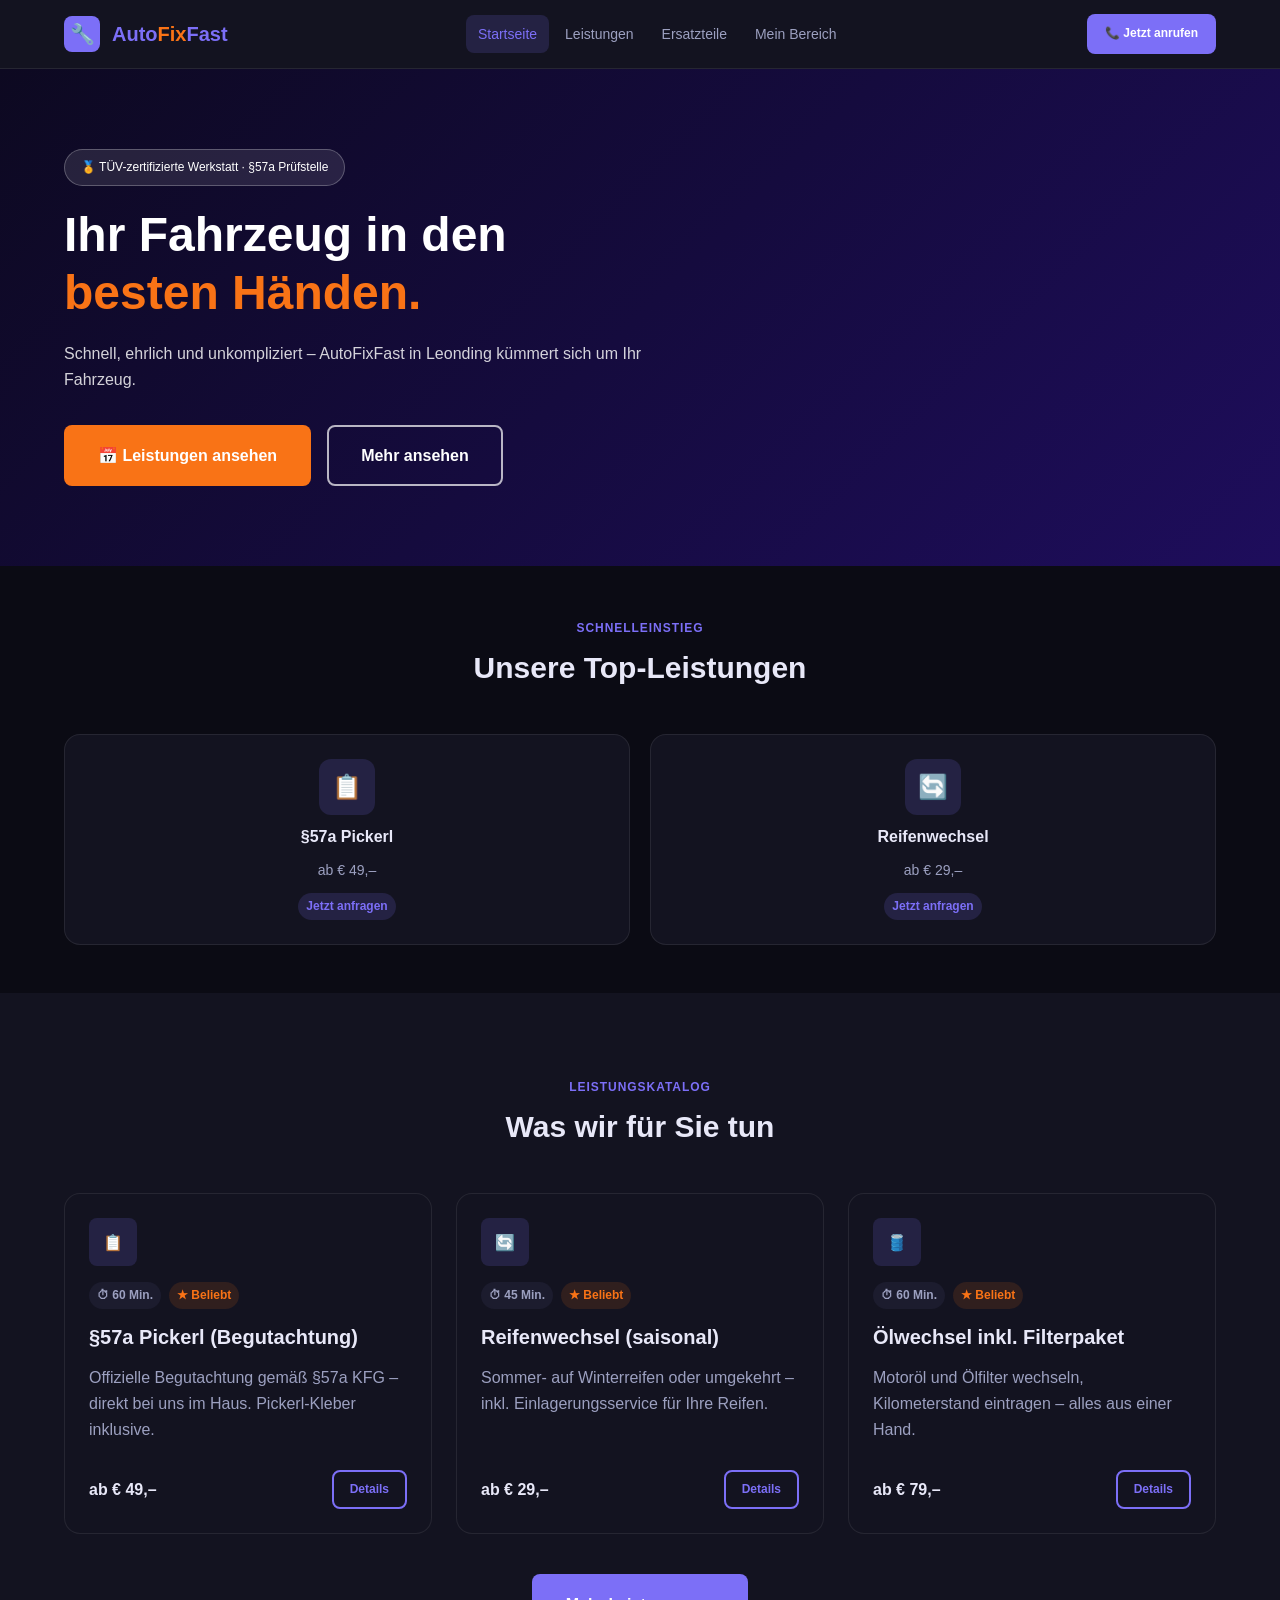
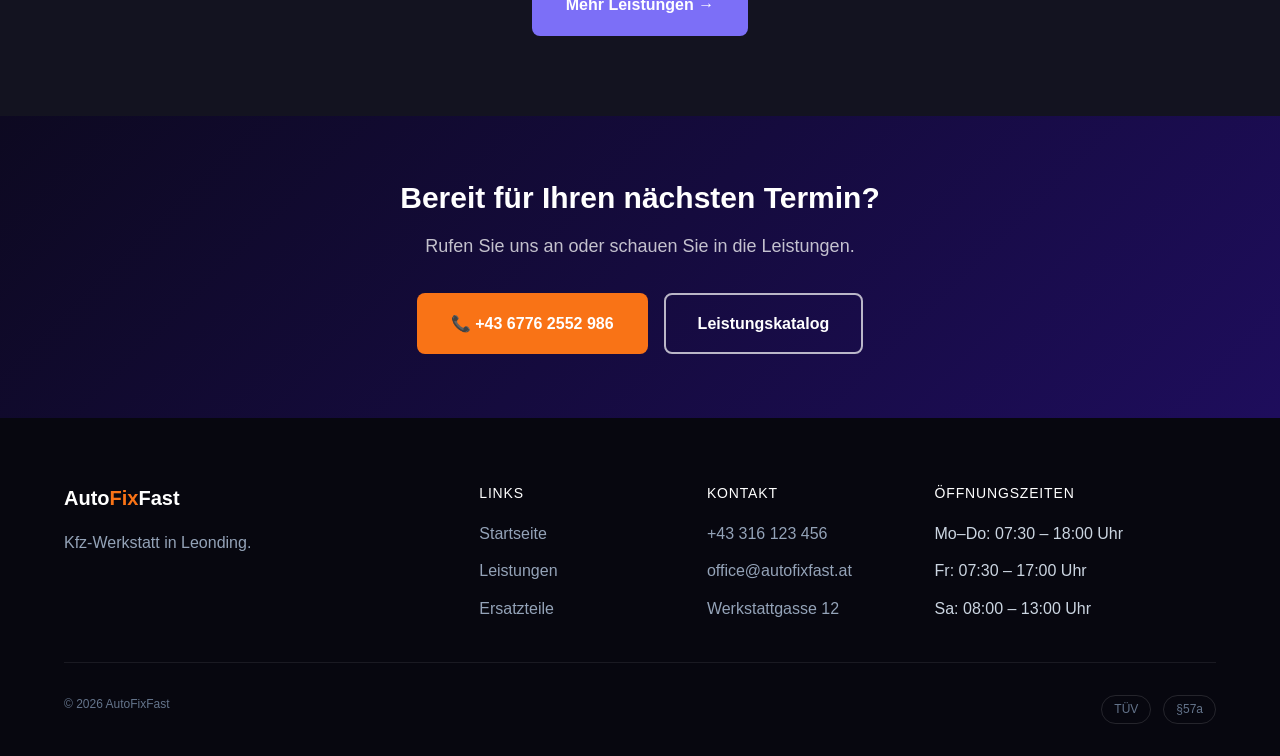
==== project/index.html @ 2ee0581a "Startseite & Leistungsseite erstellt. Main-CSS erstellt." ====
<!DOCTYPE html>
<html lang="de">
<head>
  <meta charset="UTF-8" />
  <meta name="viewport" content="width=device-width, initial-scale=1.0" />
  <meta name="description" content="AutoFixFast – reduzierte Startseite mit dem gleichen Look wie die Hauptseite." />
  <title>AutoFixFast</title>
  <link rel="stylesheet" href="./css/styles.css" />
</head>
<body>

  <nav class="nav" role="navigation" aria-label="Hauptnavigation">
    <div class="container nav-inner">
      <a href="index.html" class="nav-logo" aria-label="AutoFixFast Startseite">
        <div class="logo-icon" aria-hidden="true">🔧</div>
        <span>Auto<span class="logo-fast">Fix</span>Fast</span>
      </a>

      <div class="nav-links">
        <a href="index.html" class="nav-link active" aria-current="page"><span>Startseite</span></a>
        <a href="leistungen.html" class="nav-link"><span>Leistungen</span></a>
        <a href="ersatzteile.html" class="nav-link"><span>Ersatzteile</span></a>
        <a href="dashboard.html" class="nav-link"><span>Mein Bereich</span></a>
      </div>

      <a href="leistungen.html" class="btn btn-primary btn-sm nav-cta">📞 Jetzt anrufen</a>
    </div>
  </nav>

  <section class="hero" aria-labelledby="heroHeading" id="start">
    <div class="container">
      <div class="hero-content">
        <div class="hero-badge" aria-label="Zertifizierte Werkstatt">
          🏅 TÜV-zertifizierte Werkstatt · §57a Prüfstelle
        </div>
        <h1 id="heroHeading">
          Ihr Fahrzeug in den<br /><span>besten Händen.</span>
        </h1>
        <p>
          Schnell, ehrlich und unkompliziert – AutoFixFast in Leonding kümmert sich um Ihr Fahrzeug.
        </p>
        <div class="hero-cta">
          <a href="leistungen.html" class="btn btn-accent btn-lg">📅 Leistungen ansehen</a>
          <a href="leistungen.html" class="btn btn-outline-white btn-lg">Mehr ansehen</a>
        </div>
      </div>
    </div>
  </section>

  <section class="section section-sm" aria-labelledby="quickAccessHeading">
    <div class="container">
      <div class="section-header">
        <div class="eyebrow">Schnelleinstieg</div>
        <h2 id="quickAccessHeading">Unsere Top-Leistungen</h2>
      </div>
      <div class="quick-access-grid">
        <a href="leistungen.html" class="quick-card" aria-label="§57a Pickerl – ab 49 Euro">
          <div class="quick-card-icon" aria-hidden="true">📋</div>
          <h4>§57a Pickerl</h4>
          <span class="price">ab € 49,–</span>
          <span class="badge badge-primary">Jetzt anfragen</span>
        </a>
        <a href="leistungen.html" class="quick-card" aria-label="Reifenwechsel – ab 29 Euro">
          <div class="quick-card-icon" aria-hidden="true">🔄</div>
          <h4>Reifenwechsel</h4>
          <span class="price">ab € 29,–</span>
          <span class="badge badge-primary">Jetzt anfragen</span>
        </a>
      </div>
    </div>
  </section>

  <section class="section" style="background-color: var(--color-surface);" aria-labelledby="leistungenTeaserHeading">
    <div class="container">
      <div class="section-header">
        <div class="eyebrow">Leistungskatalog</div>
        <h2 id="leistungenTeaserHeading">Was wir für Sie tun</h2>
      </div>
      <div class="services-grid">
        <article class="service-card" role="article" aria-label="§57a Pickerl (Begutachtung)">
          <div class="service-card-icon" aria-hidden="true">📋</div>
          <div class="service-card-meta">
            <span class="badge badge-neutral">⏱ 60 Min.</span>
            <span class="badge badge-accent">★ Beliebt</span>
          </div>
          <h3>§57a Pickerl (Begutachtung)</h3>
          <p>Offizielle Begutachtung gemäß §57a KFG – direkt bei uns im Haus. Pickerl-Kleber inklusive.</p>
          <div style="display:flex; align-items:center; justify-content:space-between; margin-top:auto; padding-top: var(--space-3);">
            <span class="service-price">ab € 49,–</span>
            <a href="#" class="btn btn-outline btn-sm">Details</a>
          </div>
        </article>
        <article class="service-card" role="article" aria-label="Reifenwechsel (saisonal)">
          <div class="service-card-icon" aria-hidden="true">🔄</div>
          <div class="service-card-meta">
            <span class="badge badge-neutral">⏱ 45 Min.</span>
            <span class="badge badge-accent">★ Beliebt</span>
          </div>
          <h3>Reifenwechsel (saisonal)</h3>
          <p>Sommer- auf Winterreifen oder umgekehrt – inkl. Einlagerungsservice für Ihre Reifen.</p>
          <div style="display:flex; align-items:center; justify-content:space-between; margin-top:auto; padding-top: var(--space-3);">
            <span class="service-price">ab € 29,–</span>
            <a href="#" class="btn btn-outline btn-sm">Details</a>
          </div>
        </article>
        <article class="service-card" role="article" aria-label="Ölwechsel inkl. Filterpaket">
          <div class="service-card-icon" aria-hidden="true">🛢️</div>
          <div class="service-card-meta">
            <span class="badge badge-neutral">⏱ 60 Min.</span>
            <span class="badge badge-accent">★ Beliebt</span>
          </div>
          <h3>Ölwechsel inkl. Filterpaket</h3>
          <p>Motoröl und Ölfilter wechseln, Kilometerstand eintragen – alles aus einer Hand.</p>
          <div style="display:flex; align-items:center; justify-content:space-between; margin-top:auto; padding-top: var(--space-3);">
            <span class="service-price">ab € 79,–</span>
            <a href="#" class="btn btn-outline btn-sm">Details</a>
          </div>
        </article>
      </div>
      <div style="text-align:center; margin-top: var(--space-10);">
        <a href="leistungen.html" class="btn btn-primary btn-lg">Mehr Leistungen →</a>
      </div>
    </div>
  </section>

  <section style="background: linear-gradient(135deg, #0D0921, #150B3E, #1E0D5C); padding-block: var(--space-16);" aria-labelledby="ctaBannerHeading">
    <div class="container" style="text-align:center; color:white;">
      <h2 id="ctaBannerHeading" style="color:white; font-size: var(--font-size-3xl); margin-bottom: var(--space-4);">
        Bereit für Ihren nächsten Termin?
      </h2>
      <p style="color:rgba(255,255,255,.75); font-size: var(--font-size-lg); margin-bottom: var(--space-8); max-width: 500px; margin-inline: auto;">
        Rufen Sie uns an oder schauen Sie in die Leistungen.
      </p>
      <div style="display:flex; gap: var(--space-4); justify-content:center; flex-wrap:wrap;">
        <a href="leistungen.html" class="btn btn-accent btn-lg">📞 +43 6776 2552 986</a>
        <a href="leistungen.html" class="btn btn-outline-white btn-lg">Leistungskatalog</a>
      </div>
    </div>
  </section>

  <footer class="footer" role="contentinfo">
    <div class="container">
      <div class="footer-grid">
        <div>
          <div class="footer-logo">Auto<span class="logo-fast">Fix</span>Fast</div>
          <p class="footer-desc">Kfz-Werkstatt in Leonding.</p>
        </div>
        <div>
          <p class="footer-heading">Links</p>
          <ul class="footer-links">
            <li><a href="index.html">Startseite</a></li>
            <li><a href="leistungen.html">Leistungen</a></li>
            <li><a href="ersatzteile.html">Ersatzteile</a></li>
          </ul>
        </div>
        <div>
          <p class="footer-heading">Kontakt</p>
          <ul class="footer-links">
            <li><a href="#">+43 316 123 456</a></li>
            <li><a href="#">office@autofixfast.at</a></li>
            <li><a href="#">Werkstattgasse 12</a></li>
          </ul>
        </div>
        <div>
          <p class="footer-heading">Öffnungszeiten</p>
          <ul class="footer-links">
            <li>Mo–Do: 07:30 – 18:00 Uhr</li>
            <li>Fr: 07:30 – 17:00 Uhr</li>
            <li>Sa: 08:00 – 13:00 Uhr</li>
          </ul>
        </div>
      </div>

      <div class="footer-bottom">
        <span>© 2026 AutoFixFast</span>
        <div class="footer-badges">
          <span class="footer-badge">TÜV</span>
          <span class="footer-badge">§57a</span>
        </div>
      </div>
    </div>
  </footer>
</body>
</html>
---- project/css/styles.css ----
:root {
  --color-primary: #7c6ff7;
  --color-primary-dark: #6557e8;
  --color-primary-light: rgba(124, 111, 247, 0.16);
  --color-accent: #f97316;
  --color-accent-dark: #ea6a0a;
  --color-bg: #0b0b14;
  --color-surface: #131320;
  --color-surface-2: #1c1c2e;
  --color-border: rgba(255, 255, 255, 0.08);
  --color-text: #e8e8f8;
  --color-text-muted: #9ca0c0;
  --space-1: 0.25rem;
  --space-2: 0.5rem;
  --space-3: 0.75rem;
  --space-4: 1rem;
  --space-5: 1.25rem;
  --space-6: 1.5rem;
  --space-8: 2rem;
  --space-10: 2.5rem;
  --space-12: 3rem;
  --space-16: 4rem;
  --space-20: 5rem;
  --font-size-xs: 0.75rem;
  --font-size-sm: 0.875rem;
  --font-size-base: 1rem;
  --font-size-lg: 1.125rem;
  --font-size-xl: 1.25rem;
  --font-size-2xl: 1.5rem;
  --font-size-3xl: 1.875rem;
  --radius-md: 0.5rem;
  --radius-lg: 0.75rem;
  --radius-xl: 1rem;
  --radius-full: 9999px;
  --container-max: 1200px;
}

* {
  box-sizing: border-box;
  margin: 0;
  padding: 0;
}

body {
  font-family: -apple-system, BlinkMacSystemFont, "Segoe UI", Roboto, Arial, sans-serif;
  font-size: var(--font-size-base);
  line-height: 1.6;
  background: var(--color-bg);
  color: var(--color-text);
  animation: fade-in 0.45s ease-out;
}

a {
  color: inherit;
  text-decoration: none;
}

ul {
  list-style: none;
}

h1,
h2,
h3,
h4 {
  line-height: 1.2;
}

.container {
  width: 100%;
  max-width: var(--container-max);
  margin: 0 auto;
  padding: 0 var(--space-6);
}

.section {
  padding: var(--space-20) 0;
}

.section-sm {
  padding: var(--space-12) 0;
}

.section-header {
  text-align: center;
  margin-bottom: var(--space-12);
}

.section-header h2 {
  font-size: var(--font-size-3xl);
  margin-bottom: var(--space-3);
}

.section-header p {
  color: var(--color-text-muted);
}

.eyebrow {
  display: inline-block;
  text-transform: uppercase;
  letter-spacing: 0.08em;
  font-size: var(--font-size-xs);
  font-weight: 700;
  color: var(--color-primary);
  margin-bottom: var(--space-3);
}

.nav {
  position: sticky;
  top: 0;
  z-index: 10;
  background: var(--color-surface);
  border-bottom: 1px solid var(--color-border);
}

.nav-inner {
  min-height: 68px;
  display: flex;
  align-items: center;
  justify-content: space-between;
  gap: var(--space-4);
}

.nav-logo {
  display: flex;
  align-items: center;
  gap: var(--space-3);
  font-weight: 700;
  font-size: var(--font-size-xl);
  color: var(--color-primary);
}

.logo-icon {
  width: 36px;
  height: 36px;
  border-radius: var(--radius-md);
  display: grid;
  place-items: center;
  background: var(--color-primary);
}

.logo-fast {
  color: var(--color-accent);
}

.nav-links {
  display: flex;
  align-items: center;
  gap: var(--space-1);
}

.nav-link {
  padding: var(--space-2) var(--space-3);
  border-radius: var(--radius-md);
  color: var(--color-text-muted);
  font-size: var(--font-size-sm);
  transition: background-color 0.2s ease, color 0.2s ease;
}

.nav-link:hover,
.nav-link.active {
  background: var(--color-primary-light);
  color: var(--color-primary);
}

.btn {
  display: inline-flex;
  align-items: center;
  justify-content: center;
  gap: var(--space-2);
  border-radius: var(--radius-md);
  font-weight: 600;
  padding: var(--space-3) var(--space-6);
  border: 2px solid transparent;
  transition: transform 0.2s ease, background-color 0.2s ease, box-shadow 0.2s ease;
}

.btn:hover {
  transform: translateY(-1px);
}

.btn-sm {
  padding: var(--space-2) var(--space-4);
  font-size: var(--font-size-xs);
}

.btn-lg {
  padding: var(--space-4) var(--space-8);
}

.btn-primary {
  background: var(--color-primary);
  color: #fff;
}

.btn-primary:hover {
  background: var(--color-primary-dark);
}

.btn-accent {
  background: var(--color-accent);
  color: #fff;
}

.btn-accent:hover {
  background: var(--color-accent-dark);
}

.btn-outline {
  border-color: var(--color-primary);
  color: var(--color-primary);
}

.btn-outline:hover {
  background: var(--color-primary-light);
}

.btn-outline-white {
  border-color: rgba(255, 255, 255, 0.7);
  color: #fff;
}

.btn-outline-white:hover {
  background: rgba(255, 255, 255, 0.12);
}

.hero {
  background: linear-gradient(135deg, #0d0921, #150b3e, #1e0d5c);
  color: #fff;
  padding: var(--space-20) 0;
}

.hero-content {
  max-width: 640px;
  animation: rise-in 0.6s ease-out;
}

.hero-badge {
  display: inline-block;
  border: 1px solid rgba(255, 255, 255, 0.25);
  border-radius: var(--radius-full);
  background: rgba(255, 255, 255, 0.1);
  padding: var(--space-2) var(--space-4);
  font-size: var(--font-size-xs);
  margin-bottom: var(--space-5);
}

.hero h1 {
  font-size: clamp(2rem, 5vw, 3rem);
  margin-bottom: var(--space-5);
}

.hero h1 span {
  color: var(--color-accent);
}

.hero p {
  color: rgba(255, 255, 255, 0.82);
  margin-bottom: var(--space-8);
}

.hero-cta {
  display: flex;
  flex-wrap: wrap;
  gap: var(--space-4);
}

.quick-access-grid {
  display: grid;
  grid-template-columns: repeat(2, minmax(0, 1fr));
  gap: var(--space-5);
}

.quick-card {
  display: flex;
  flex-direction: column;
  align-items: center;
  gap: var(--space-3);
  text-align: center;
  background: var(--color-surface);
  border: 1px solid var(--color-border);
  border-radius: var(--radius-xl);
  padding: var(--space-6);
  transition: transform 0.2s ease, box-shadow 0.2s ease, border-color 0.2s ease;
}

.quick-card:hover {
  transform: translateY(-4px);
  border-color: rgba(124, 111, 247, 0.45);
  box-shadow: 0 10px 24px rgba(0, 0, 0, 0.32);
}

.quick-card-icon {
  width: 56px;
  height: 56px;
  border-radius: var(--radius-lg);
  display: grid;
  place-items: center;
  background: var(--color-primary-light);
  color: var(--color-primary);
  font-size: 1.5rem;
}

.price {
  color: var(--color-text-muted);
  font-size: var(--font-size-sm);
}

.services-grid {
  display: grid;
  grid-template-columns: repeat(3, minmax(0, 1fr));
  gap: var(--space-6);
}

.service-card {
  display: flex;
  flex-direction: column;
  gap: var(--space-4);
  background: var(--color-surface);
  border: 1px solid var(--color-border);
  border-radius: var(--radius-xl);
  padding: var(--space-6);
  transition: transform 0.2s ease, box-shadow 0.2s ease, border-color 0.2s ease;
}

.service-card:hover {
  transform: translateY(-4px);
  border-color: rgba(124, 111, 247, 0.45);
  box-shadow: 0 10px 24px rgba(0, 0, 0, 0.32);
}

.service-card h3 {
  font-size: var(--font-size-xl);
}

.service-card p {
  color: var(--color-text-muted);
}

.service-card-icon {
  width: 48px;
  height: 48px;
  border-radius: var(--radius-md);
  display: grid;
  place-items: center;
  background: var(--color-primary-light);
  color: var(--color-primary);
}

.service-card-meta {
  display: flex;
  gap: var(--space-2);
  flex-wrap: wrap;
}

.service-price {
  font-weight: 700;
}

.badge {
  display: inline-flex;
  align-items: center;
  border-radius: var(--radius-full);
  padding: var(--space-1) var(--space-2);
  font-size: var(--font-size-xs);
  font-weight: 600;
}

.badge-primary {
  background: var(--color-primary-light);
  color: var(--color-primary);
}

.badge-neutral {
  background: var(--color-surface-2);
  color: var(--color-text-muted);
}

.badge-accent {
  background: rgba(249, 115, 22, 0.12);
  color: var(--color-accent);
}

.page-hero {
  padding: var(--space-12) 0;
  border-bottom: 1px solid var(--color-border);
}

.page-hero h1 {
  font-size: var(--font-size-3xl);
  margin-bottom: var(--space-3);
}

.page-hero p {
  color: var(--color-text-muted);
}

.breadcrumb {
  display: flex;
  align-items: center;
  gap: var(--space-2);
  color: var(--color-text-muted);
  font-size: var(--font-size-sm);
  margin-bottom: var(--space-4);
}

.breadcrumb a {
  color: var(--color-primary);
}

.footer {
  background: #07070f;
  color: #cbd5e1;
  padding: var(--space-16) 0 var(--space-8);
}

.footer-grid {
  display: grid;
  grid-template-columns: 2fr 1fr 1fr 1.5fr;
  gap: var(--space-10);
  padding-bottom: var(--space-10);
  border-bottom: 1px solid rgba(255, 255, 255, 0.08);
}

.footer-logo {
  color: #fff;
  font-size: var(--font-size-xl);
  font-weight: 700;
  margin-bottom: var(--space-4);
}

.footer-desc {
  color: #94a3b8;
}

.footer-heading {
  color: #fff;
  text-transform: uppercase;
  letter-spacing: 0.06em;
  font-size: var(--font-size-sm);
  margin-bottom: var(--space-4);
}

.footer-links {
  display: flex;
  flex-direction: column;
  gap: var(--space-3);
}

.footer-links a {
  color: #94a3b8;
}

.footer-links a:hover {
  color: #fff;
}

.footer-bottom {
  padding-top: var(--space-8);
  display: flex;
  justify-content: space-between;
  gap: var(--space-4);
  flex-wrap: wrap;
  color: #64748b;
  font-size: var(--font-size-xs);
}

.footer-badges {
  display: flex;
  gap: var(--space-3);
}

.footer-badge {
  border: 1px solid rgba(255, 255, 255, 0.12);
  border-radius: var(--radius-full);
  padding: var(--space-1) var(--space-3);
}

@keyframes fade-in {
  from {
    opacity: 0;
  }
  to {
    opacity: 1;
  }
}

@keyframes rise-in {
  from {
    opacity: 0;
    transform: translateY(14px);
  }
  to {
    opacity: 1;
    transform: translateY(0);
  }
}

@media (max-width: 1024px) {
  .services-grid {
    grid-template-columns: repeat(2, minmax(0, 1fr));
  }

  .footer-grid {
    grid-template-columns: repeat(2, minmax(0, 1fr));
  }
}

@media (max-width: 768px) {
  .container {
    padding: 0 var(--space-4);
  }

  .nav-inner {
    flex-wrap: wrap;
    padding: var(--space-3) 0;
  }

  .nav-links {
    order: 3;
    width: 100%;
    justify-content: center;
    flex-wrap: wrap;
    padding-bottom: var(--space-2);
  }

  .quick-access-grid,
  .services-grid,
  .footer-grid {
    grid-template-columns: 1fr;
  }
}
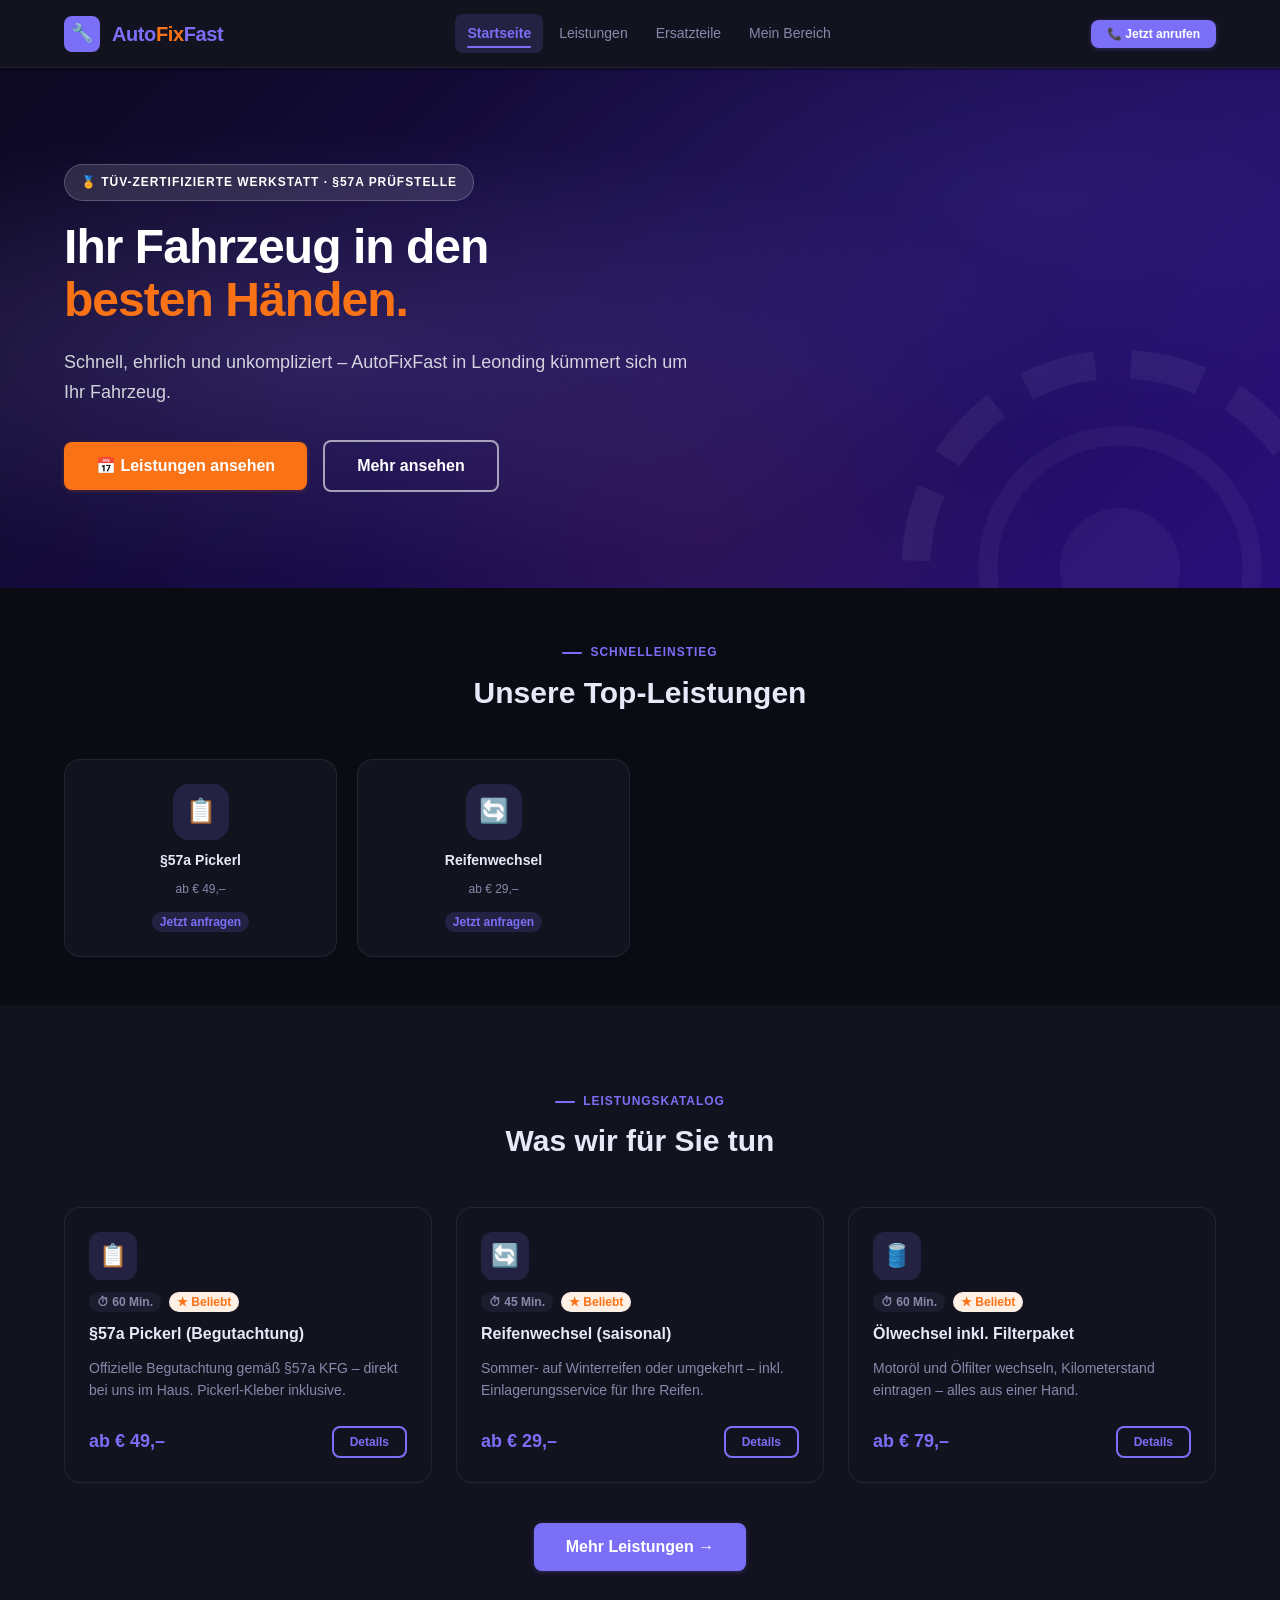
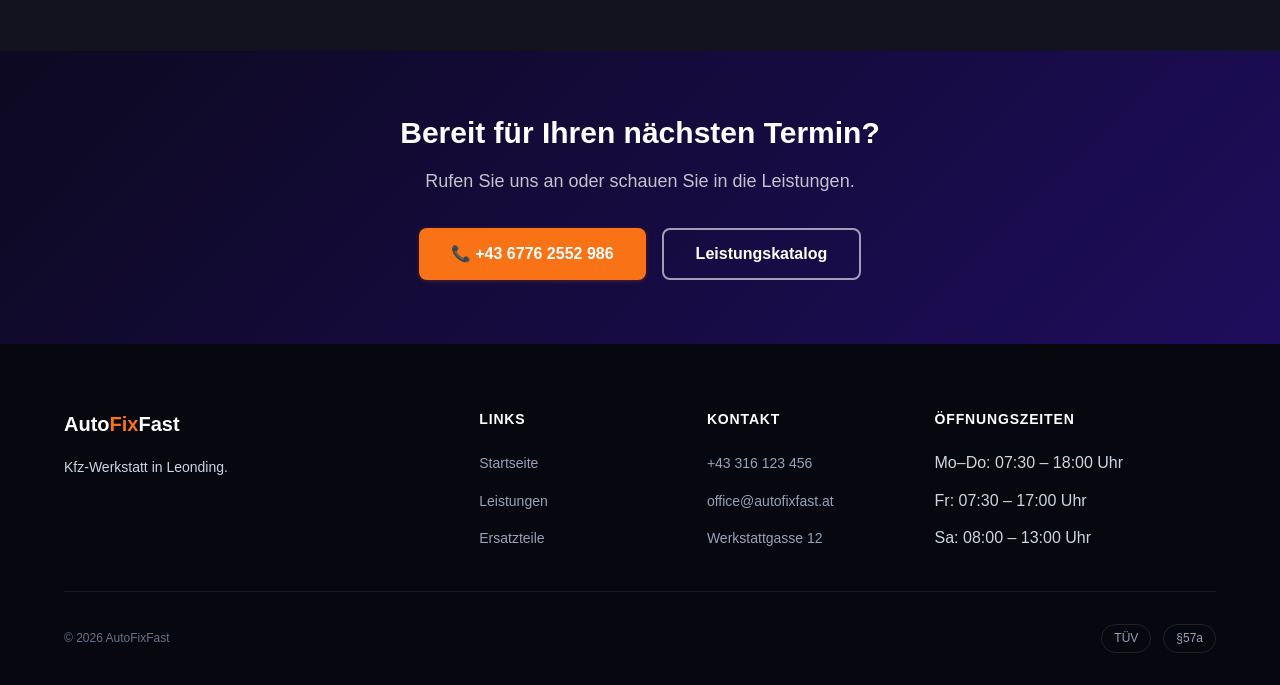
==== commit a19e58b2: "Dashboard Session Logik erstellt und Dynamisch angefangen" ====
--- a/project/index.html
+++ b/project/index.html
@@ -20,7 +20,7 @@
         <a href="index.html" class="nav-link active" aria-current="page"><span>Startseite</span></a>
         <a href="leistungen.html" class="nav-link"><span>Leistungen</span></a>
         <a href="ersatzteile.html" class="nav-link"><span>Ersatzteile</span></a>
-        <a href="dashboard.html" class="nav-link"><span>Mein Bereich</span></a>
+        <a href="dashboard.php" class="nav-link"><span>Mein Bereich</span></a>
       </div>
 
       <a href="leistungen.html" class="btn btn-primary btn-sm nav-cta">📞 Jetzt anrufen</a>
--- a/project/css/styles.css
+++ b/project/css/styles.css
@@ -1,53 +1,127 @@
+/* ============================================================
+   AutoFixFast — Global Design System
+   ============================================================ */
+
+/* ------------------------------------------------------------
+   1. CSS Custom Properties (Design Tokens)
+   ------------------------------------------------------------ */
 :root {
-  --color-primary: #7c6ff7;
-  --color-primary-dark: #6557e8;
-  --color-primary-light: rgba(124, 111, 247, 0.16);
-  --color-accent: #f97316;
-  --color-accent-dark: #ea6a0a;
-  --color-bg: #0b0b14;
-  --color-surface: #131320;
-  --color-surface-2: #1c1c2e;
-  --color-border: rgba(255, 255, 255, 0.08);
-  --color-text: #e8e8f8;
-  --color-text-muted: #9ca0c0;
-  --space-1: 0.25rem;
-  --space-2: 0.5rem;
-  --space-3: 0.75rem;
-  --space-4: 1rem;
-  --space-5: 1.25rem;
-  --space-6: 1.5rem;
-  --space-8: 2rem;
+  /* Brand colours — Dark Purple-Indigo Theme */
+  --color-primary:        #7C6FF7;
+  --color-primary-dark:   #6557E8;
+  --color-primary-light:  rgba(124,111,247,.16);
+  --color-accent:         #F97316;
+  --color-accent-dark:    #EA6A0A;
+
+  /* Purple / Lilac accent */
+  --color-purple:         #A78BFA;
+  --color-purple-dark:    #8B5CF6;
+  --color-purple-glow:    rgba(167,139,250,.18);
+
+  /* Neutrals — DARK */
+  --color-bg:             #0B0B14;
+  --color-surface:        #131320;
+  --color-surface-2:      #1C1C2E;
+  --color-border:         rgba(255,255,255,.07);
+  --color-text:           #E8E8F8;
+  --color-text-muted:     #8888AA;
+  --color-text-light:     rgba(255,255,255,.28);
+
+  /* Semantic — dark-adjusted */
+  --color-success:        #34D399;
+  --color-success-bg:     rgba(52,211,153,.14);
+  --color-warning:        #FBBF24;
+  --color-warning-bg:     rgba(251,191,36,.14);
+  --color-danger:         #F87171;
+  --color-danger-bg:      rgba(248,113,113,.14);
+  --color-info:           #60A5FA;
+  --color-info-bg:        rgba(96,165,250,.14);
+
+  /* Typography */
+  --font-family: -apple-system, BlinkMacSystemFont, 'Segoe UI', Roboto,
+                 'Helvetica Neue', Arial, sans-serif;
+  --font-size-xs:   0.75rem;   /* 12px */
+  --font-size-sm:   0.875rem;  /* 14px */
+  --font-size-base: 1rem;      /* 16px */
+  --font-size-lg:   1.125rem;  /* 18px */
+  --font-size-xl:   1.25rem;   /* 20px */
+  --font-size-2xl:  1.5rem;    /* 24px */
+  --font-size-3xl:  1.875rem;  /* 30px */
+  --font-size-4xl:  2.25rem;   /* 36px */
+  --font-size-5xl:  3rem;      /* 48px */
+
+  /* Spacing */
+  --space-1:  0.25rem;
+  --space-2:  0.5rem;
+  --space-3:  0.75rem;
+  --space-4:  1rem;
+  --space-5:  1.25rem;
+  --space-6:  1.5rem;
+  --space-8:  2rem;
   --space-10: 2.5rem;
   --space-12: 3rem;
   --space-16: 4rem;
   --space-20: 5rem;
-  --font-size-xs: 0.75rem;
-  --font-size-sm: 0.875rem;
-  --font-size-base: 1rem;
-  --font-size-lg: 1.125rem;
-  --font-size-xl: 1.25rem;
-  --font-size-2xl: 1.5rem;
-  --font-size-3xl: 1.875rem;
-  --radius-md: 0.5rem;
-  --radius-lg: 0.75rem;
-  --radius-xl: 1rem;
+  --space-24: 6rem;
+
+  /* Radii */
+  --radius-sm:  0.25rem;
+  --radius-md:  0.5rem;
+  --radius-lg:  0.75rem;
+  --radius-xl:  1rem;
+  --radius-2xl: 1.5rem;
   --radius-full: 9999px;
+
+  /* Shadows */
+  --shadow-sm:  0 1px 3px 0 rgba(0,0,0,.5),  0 1px 2px -1px rgba(0,0,0,.4);
+  --shadow-md:  0 4px 12px 0 rgba(0,0,0,.6),  0 2px 4px -1px rgba(0,0,0,.4);
+  --shadow-lg:  0 10px 32px 0 rgba(0,0,0,.7), 0 4px 8px -2px rgba(0,0,0,.4),  0 0 0 1px rgba(124,111,247,.08);
+  --shadow-xl:  0 20px 48px 0 rgba(0,0,0,.8), 0 8px 16px -4px rgba(0,0,0,.5), 0 0 0 1px rgba(124,111,247,.12);
+
+  /* Transitions */
+  --transition-fast:   150ms ease;
+  --transition-base:   250ms ease;
+  --transition-slow:   400ms ease;
+
+  /* Layout */
   --container-max: 1200px;
-}
-
-* {
+  --nav-height: 68px;
+}
+
+/* ------------------------------------------------------------
+   2. Reset & Base
+   ------------------------------------------------------------ */
+*, *::before, *::after {
   box-sizing: border-box;
   margin: 0;
   padding: 0;
 }
 
+html {
+  scroll-behavior: smooth;
+  -webkit-text-size-adjust: 100%;
+}
+
 body {
-  font-family: -apple-system, BlinkMacSystemFont, "Segoe UI", Roboto, Arial, sans-serif;
+  font-family: var(--font-family);
   font-size: var(--font-size-base);
   line-height: 1.6;
-  background: var(--color-bg);
   color: var(--color-text);
-  animation: fade-in 0.45s ease-out;
+  background-color: var(--color-bg);
+  min-height: 100vh;
+}
+
+img, picture, video, canvas, svg {
+  display: block;
+  max-width: 100%;
+}
+
+input, button, textarea, select {
+  font: inherit;
+}
+
+p, h1, h2, h3, h4, h5, h6 {
+  overflow-wrap: break-word;
 }
 
 a {
@@ -55,30 +129,58 @@
   text-decoration: none;
 }
 
-ul {
+ul, ol {
   list-style: none;
 }
 
-h1,
-h2,
-h3,
-h4 {
+button {
+  cursor: pointer;
+  border: none;
+  background: none;
+}
+
+/* ------------------------------------------------------------
+   3. Typography
+   ------------------------------------------------------------ */
+h1, h2, h3, h4, h5, h6 {
+  font-weight: 700;
   line-height: 1.2;
-}
-
+  color: var(--color-text);
+}
+
+h1 { font-size: var(--font-size-4xl); }
+h2 { font-size: var(--font-size-3xl); }
+h3 { font-size: var(--font-size-2xl); }
+h4 { font-size: var(--font-size-xl); }
+
+.text-muted   { color: var(--color-text-muted); }
+.text-light   { color: var(--color-text-light); }
+.text-primary { color: var(--color-primary); }
+.text-accent  { color: var(--color-accent); }
+.text-success { color: var(--color-success); }
+.text-danger  { color: var(--color-danger); }
+.text-center  { text-align: center; }
+
+.font-medium { font-weight: 500; }
+.font-semi   { font-weight: 600; }
+.font-bold   { font-weight: 700; }
+
+/* ------------------------------------------------------------
+   4. Layout Utilities
+   ------------------------------------------------------------ */
 .container {
   width: 100%;
   max-width: var(--container-max);
-  margin: 0 auto;
-  padding: 0 var(--space-6);
+  margin-inline: auto;
+  padding-inline: var(--space-6);
 }
 
 .section {
-  padding: var(--space-20) 0;
+  padding-block: var(--space-20);
 }
 
 .section-sm {
-  padding: var(--space-12) 0;
+  padding-block: var(--space-12);
 }
 
 .section-header {
@@ -87,40 +189,50 @@
 }
 
 .section-header h2 {
-  font-size: var(--font-size-3xl);
   margin-bottom: var(--space-3);
 }
 
 .section-header p {
+  font-size: var(--font-size-lg);
   color: var(--color-text-muted);
-}
-
-.eyebrow {
-  display: inline-block;
-  text-transform: uppercase;
-  letter-spacing: 0.08em;
-  font-size: var(--font-size-xs);
-  font-weight: 700;
-  color: var(--color-primary);
-  margin-bottom: var(--space-3);
-}
-
+  max-width: 560px;
+  margin-inline: auto;
+}
+
+/* Grid helpers */
+.grid-2 { display: grid; grid-template-columns: repeat(2, 1fr); gap: var(--space-6); }
+.grid-3 { display: grid; grid-template-columns: repeat(3, 1fr); gap: var(--space-6); }
+.grid-4 { display: grid; grid-template-columns: repeat(4, 1fr); gap: var(--space-6); }
+
+.flex         { display: flex; }
+.flex-center  { display: flex; align-items: center; justify-content: center; }
+.flex-between { display: flex; align-items: center; justify-content: space-between; }
+.flex-gap-2   { gap: var(--space-2); }
+.flex-gap-3   { gap: var(--space-3); }
+.flex-gap-4   { gap: var(--space-4); }
+.flex-wrap    { flex-wrap: wrap; }
+
+/* ------------------------------------------------------------
+   5. Navigation
+   ------------------------------------------------------------ */
 .nav {
   position: sticky;
   top: 0;
-  z-index: 10;
-  background: var(--color-surface);
+  z-index: 1000;
+  background-color: var(--color-surface);
   border-bottom: 1px solid var(--color-border);
+  box-shadow: var(--shadow-sm);
+  height: var(--nav-height);
 }
 
 .nav-inner {
-  min-height: 68px;
   display: flex;
   align-items: center;
   justify-content: space-between;
-  gap: var(--space-4);
-}
-
+  height: 100%;
+}
+
+/* Logo */
 .nav-logo {
   display: flex;
   align-items: center;
@@ -128,21 +240,26 @@
   font-weight: 700;
   font-size: var(--font-size-xl);
   color: var(--color-primary);
-}
-
-.logo-icon {
+  letter-spacing: -0.02em;
+}
+
+.nav-logo .logo-icon {
   width: 36px;
   height: 36px;
+  background: var(--color-primary);
   border-radius: var(--radius-md);
-  display: grid;
-  place-items: center;
-  background: var(--color-primary);
-}
-
-.logo-fast {
+  display: flex;
+  align-items: center;
+  justify-content: center;
+  color: white;
+  font-size: var(--font-size-lg);
+}
+
+.nav-logo .logo-fast {
   color: var(--color-accent);
 }
 
+/* Nav links */
 .nav-links {
   display: flex;
   align-items: center;
@@ -150,33 +267,214 @@
 }
 
 .nav-link {
+  display: flex;
+  align-items: center;
+  gap: var(--space-2);
   padding: var(--space-2) var(--space-3);
   border-radius: var(--radius-md);
+  font-size: var(--font-size-sm);
+  font-weight: 500;
   color: var(--color-text-muted);
-  font-size: var(--font-size-sm);
-  transition: background-color 0.2s ease, color 0.2s ease;
-}
-
-.nav-link:hover,
+  position: relative;
+  transition: color var(--transition-fast), background-color var(--transition-fast);
+}
+.nav-link::after {
+  content: '';
+  position: absolute;
+  bottom: 5px;
+  left: 50%;
+  right: 50%;
+  height: 2px;
+  background: var(--color-primary);
+  border-radius: 2px;
+  transition: left var(--transition-base), right var(--transition-base);
+}
+.nav-link:hover::after,
+.nav-link.active::after {
+  left: var(--space-3);
+  right: var(--space-3);
+}
+
+.nav-link:hover {
+  color: var(--color-primary);
+  background-color: var(--color-primary-light);
+}
+
 .nav-link.active {
-  background: var(--color-primary-light);
   color: var(--color-primary);
-}
-
+  background-color: var(--color-primary-light);
+  font-weight: 600;
+}
+
+.nav-cta {
+  margin-left: var(--space-4);
+}
+
+/* Hamburger */
+.nav-hamburger {
+  display: none;
+  flex-direction: column;
+  justify-content: center;
+  align-items: center;
+  width: 40px;
+  height: 40px;
+  gap: 5px;
+  border-radius: var(--radius-md);
+  transition: background-color var(--transition-fast);
+}
+
+.nav-hamburger:hover {
+  background-color: var(--color-surface-2);
+}
+
+.nav-hamburger span {
+  display: block;
+  width: 22px;
+  height: 2px;
+  background-color: var(--color-text);
+  border-radius: 2px;
+  transition: transform var(--transition-base), opacity var(--transition-fast);
+}
+
+/* Mobile menu open state */
+.nav-hamburger.is-open span:nth-child(1) {
+  transform: translateY(7px) rotate(45deg);
+}
+.nav-hamburger.is-open span:nth-child(2) {
+  opacity: 0;
+}
+.nav-hamburger.is-open span:nth-child(3) {
+  transform: translateY(-7px) rotate(-45deg);
+}
+
+/* Mobile nav drawer */
+.nav-mobile {
+  display: none;
+  position: fixed;
+  top: var(--nav-height);
+  left: 0; right: 0;
+  background-color: var(--color-surface);
+  border-bottom: 1px solid var(--color-border);
+  padding: var(--space-4) var(--space-6) var(--space-6);
+  box-shadow: var(--shadow-lg);
+  flex-direction: column;
+  gap: var(--space-2);
+  z-index: 999;
+  animation: slideDown var(--transition-base) ease both;
+}
+
+.nav-mobile.is-open {
+  display: flex;
+}
+
+.nav-mobile .nav-link {
+  font-size: var(--font-size-base);
+  padding: var(--space-3) var(--space-4);
+}
+
+.nav-mobile .nav-cta {
+  margin-left: 0;
+  margin-top: var(--space-2);
+}
+
+/* ------------------------------------------------------------
+   6. Buttons
+   ------------------------------------------------------------ */
 .btn {
   display: inline-flex;
   align-items: center;
   justify-content: center;
   gap: var(--space-2);
+  padding: var(--space-3) var(--space-6);
   border-radius: var(--radius-md);
+  font-size: var(--font-size-sm);
   font-weight: 600;
-  padding: var(--space-3) var(--space-6);
-  border: 2px solid transparent;
-  transition: transform 0.2s ease, background-color 0.2s ease, box-shadow 0.2s ease;
-}
-
-.btn:hover {
+  line-height: 1;
+  white-space: nowrap;
+  position: relative;
+  overflow: hidden;
+  transition: background-color var(--transition-fast),
+              color var(--transition-fast),
+              box-shadow var(--transition-fast),
+              transform var(--transition-fast);
+}
+
+.btn:active {
+  transform: scale(0.97);
+}
+
+.btn-primary {
+  background-color: var(--color-primary);
+  color: white;
+  box-shadow: 0 1px 4px rgba(124,111,247,.30);
+}
+.btn-primary:hover {
+  background-color: var(--color-primary-dark);
+  box-shadow: 0 4px 16px rgba(124,111,247,.45);
   transform: translateY(-1px);
+}
+.btn-primary::after {
+  content: '';
+  position: absolute;
+  top: 0; left: -100%;
+  width: 55%; height: 100%;
+  background: linear-gradient(90deg, transparent, rgba(255,255,255,.22), transparent);
+  transform: skewX(-15deg);
+  pointer-events: none;
+}
+.btn-primary:hover::after {
+  animation: shimmer 0.55s ease forwards;
+}
+
+.btn-accent {
+  background-color: var(--color-accent);
+  color: white;
+  box-shadow: 0 1px 4px rgba(249,115,22,.25);
+}
+.btn-accent:hover {
+  background-color: var(--color-accent-dark);
+  box-shadow: 0 4px 12px rgba(249,115,22,.30);
+  transform: translateY(-1px);
+}
+.btn-accent::after {
+  content: '';
+  position: absolute;
+  top: 0; left: -100%;
+  width: 55%; height: 100%;
+  background: linear-gradient(90deg, transparent, rgba(255,255,255,.22), transparent);
+  transform: skewX(-15deg);
+  pointer-events: none;
+}
+.btn-accent:hover::after {
+  animation: shimmer 0.55s ease forwards;
+}
+
+.btn-outline {
+  background-color: transparent;
+  color: var(--color-primary);
+  border: 2px solid var(--color-primary);
+}
+.btn-outline:hover {
+  background-color: var(--color-primary-light);
+}
+
+.btn-outline-white {
+  background-color: transparent;
+  color: white;
+  border: 2px solid rgba(255,255,255,.6);
+}
+.btn-outline-white:hover {
+  background-color: rgba(255,255,255,.12);
+  border-color: white;
+}
+
+.btn-ghost {
+  background-color: transparent;
+  color: var(--color-text-muted);
+}
+.btn-ghost:hover {
+  background-color: var(--color-surface-2);
+  color: var(--color-text);
 }
 
 .btn-sm {
@@ -186,232 +484,312 @@
 
 .btn-lg {
   padding: var(--space-4) var(--space-8);
-}
-
-.btn-primary {
-  background: var(--color-primary);
-  color: #fff;
-}
-
-.btn-primary:hover {
-  background: var(--color-primary-dark);
-}
-
-.btn-accent {
-  background: var(--color-accent);
-  color: #fff;
-}
-
-.btn-accent:hover {
-  background: var(--color-accent-dark);
-}
-
-.btn-outline {
+  font-size: var(--font-size-base);
+}
+
+.btn-block { width: 100%; }
+
+/* ------------------------------------------------------------
+   7. Cards
+   ------------------------------------------------------------ */
+.card {
+  background-color: var(--color-surface);
+  border: 1px solid var(--color-border);
+  border-radius: var(--radius-xl);
+  box-shadow: var(--shadow-sm);
+  overflow: hidden;
+  transition: box-shadow var(--transition-base), transform var(--transition-base);
+}
+
+.card:hover {
+  box-shadow: 0 12px 36px rgba(0,0,0,.6), 0 0 20px rgba(124,111,247,.1), 0 0 0 1px rgba(124,111,247,.12);
+  transform: translateY(-3px);
+}
+
+.card-body {
+  padding: var(--space-6);
+}
+
+.card-footer {
+  padding: var(--space-4) var(--space-6);
+  border-top: 1px solid var(--color-border);
+  background-color: var(--color-surface-2);
+}
+
+/* ------------------------------------------------------------
+   8. Badges
+   ------------------------------------------------------------ */
+.badge {
+  display: inline-flex;
+  align-items: center;
+  gap: 4px;
+  padding: var(--space-1) var(--space-2);
+  border-radius: var(--radius-full);
+  font-size: var(--font-size-xs);
+  font-weight: 600;
+  line-height: 1;
+  white-space: nowrap;
+}
+
+.badge-primary  { background-color: var(--color-primary-light); color: var(--color-primary); }
+.badge-success  { background-color: var(--color-success-bg);    color: var(--color-success); }
+.badge-warning  { background-color: var(--color-warning-bg);    color: var(--color-warning); }
+.badge-danger   { background-color: var(--color-danger-bg);     color: var(--color-danger); }
+.badge-neutral  { background-color: var(--color-surface-2);     color: var(--color-text-muted); }
+.badge-accent   { background-color: #FFF0E6;                    color: var(--color-accent); }
+
+/* ------------------------------------------------------------
+   9. Modal
+   ------------------------------------------------------------ */
+.modal-overlay {
+  position: fixed;
+  inset: 0;
+  background-color: rgba(7,7,20,.75);
+  backdrop-filter: blur(6px);
+  z-index: 2000;
+  display: flex;
+  align-items: center;
+  justify-content: center;
+  padding: var(--space-4);
+  opacity: 0;
+  visibility: hidden;
+  transition: opacity var(--transition-base), visibility var(--transition-base);
+}
+
+.modal-overlay.is-open {
+  opacity: 1;
+  visibility: visible;
+}
+
+.modal {
+  background-color: var(--color-surface);
+  border-radius: var(--radius-2xl);
+  box-shadow: var(--shadow-xl);
+  max-width: 600px;
+  width: 100%;
+  max-height: 90vh;
+  overflow-y: auto;
+  transform: translateY(24px) scale(.97);
+  transition: transform var(--transition-base);
+}
+
+.modal-overlay.is-open .modal {
+  transform: translateY(0) scale(1);
+}
+
+.modal-header {
+  display: flex;
+  align-items: flex-start;
+  justify-content: space-between;
+  gap: var(--space-4);
+  padding: var(--space-6) var(--space-6) var(--space-4);
+  border-bottom: 1px solid var(--color-border);
+  position: sticky;
+  top: 0;
+  background-color: var(--color-surface);
+  z-index: 1;
+}
+
+.modal-title {
+  font-size: var(--font-size-xl);
+  font-weight: 700;
+}
+
+.modal-close {
+  flex-shrink: 0;
+  width: 32px;
+  height: 32px;
+  border-radius: var(--radius-md);
+  display: flex;
+  align-items: center;
+  justify-content: center;
+  color: var(--color-text-muted);
+  font-size: var(--font-size-xl);
+  transition: background-color var(--transition-fast), color var(--transition-fast);
+}
+.modal-close:hover {
+  background-color: var(--color-surface-2);
+  color: var(--color-text);
+}
+
+.modal-body {
+  padding: var(--space-6);
+}
+
+.modal-footer {
+  padding: var(--space-4) var(--space-6);
+  border-top: 1px solid var(--color-border);
+  display: flex;
+  gap: var(--space-3);
+  justify-content: flex-end;
+}
+
+/* ------------------------------------------------------------
+   10. Toast Notifications
+   ------------------------------------------------------------ */
+.toast-container {
+  position: fixed;
+  bottom: var(--space-6);
+  right: var(--space-6);
+  z-index: 3000;
+  display: flex;
+  flex-direction: column;
+  gap: var(--space-3);
+  pointer-events: none;
+}
+
+.toast {
+  display: flex;
+  align-items: center;
+  gap: var(--space-3);
+  padding: var(--space-4) var(--space-5);
+  background-color: #1C1C30;
+  color: #E8E8F8;
+  border-radius: var(--radius-lg);
+  box-shadow: var(--shadow-xl);
+  font-size: var(--font-size-sm);
+  font-weight: 500;
+  pointer-events: all;
+  min-width: 280px;
+  max-width: 380px;
+  animation: toastSlideIn var(--transition-base) ease both;
+}
+
+.toast.is-leaving {
+  animation: toastSlideOut var(--transition-base) ease both;
+}
+
+.toast-icon {
+  font-size: var(--font-size-lg);
+  flex-shrink: 0;
+}
+
+.toast-success { background-color: #064E3B; border-left: 4px solid var(--color-success); }
+.toast-warning { background-color: #78350F; border-left: 4px solid var(--color-warning); }
+.toast-error   { background-color: #7F1D1D; border-left: 4px solid var(--color-danger); }
+.toast-info    { background-color: #1E3A5F; border-left: 4px solid var(--color-info); }
+
+/* ------------------------------------------------------------
+   11. Form Elements
+   ------------------------------------------------------------ */
+.form-group {
+  display: flex;
+  flex-direction: column;
+  gap: var(--space-2);
+}
+
+.form-label {
+  font-size: var(--font-size-sm);
+  font-weight: 600;
+  color: var(--color-text);
+}
+
+.form-input,
+.form-select {
+  padding: var(--space-3) var(--space-4);
+  border: 1px solid var(--color-border);
+  border-radius: var(--radius-md);
+  font-size: var(--font-size-sm);
+  color: var(--color-text);
+  background-color: var(--color-surface);
+  transition: border-color var(--transition-fast), box-shadow var(--transition-fast);
+  outline: none;
+}
+
+.form-input::placeholder {
+  color: var(--color-text-light);
+}
+
+.form-input:focus,
+.form-select:focus {
+  border-color: var(--color-primary);
+  box-shadow: 0 0 0 3px rgba(124,111,247,.25);
+}
+
+/* search input with icon */
+.search-wrapper {
+  position: relative;
+}
+.search-wrapper .search-icon {
+  position: absolute;
+  left: var(--space-4);
+  top: 50%;
+  transform: translateY(-50%);
+  color: var(--color-text-light);
+  pointer-events: none;
+  font-size: 1rem;
+}
+.search-wrapper .form-input {
+  padding-left: 2.5rem;
+}
+
+/* ------------------------------------------------------------
+   12. Filter Pills / Tabs
+   ------------------------------------------------------------ */
+.filter-bar {
+  display: flex;
+  align-items: center;
+  flex-wrap: wrap;
+  gap: var(--space-2);
+  margin-bottom: var(--space-8);
+}
+
+.filter-pill {
+  padding: var(--space-2) var(--space-4);
+  border-radius: var(--radius-full);
+  border: 1px solid var(--color-border);
+  font-size: var(--font-size-sm);
+  font-weight: 500;
+  color: var(--color-text-muted);
+  background-color: var(--color-surface);
+  transition: all var(--transition-fast);
+  cursor: pointer;
+}
+
+.filter-pill:hover {
   border-color: var(--color-primary);
   color: var(--color-primary);
-}
-
-.btn-outline:hover {
-  background: var(--color-primary-light);
-}
-
-.btn-outline-white {
-  border-color: rgba(255, 255, 255, 0.7);
-  color: #fff;
-}
-
-.btn-outline-white:hover {
-  background: rgba(255, 255, 255, 0.12);
-}
-
-.hero {
-  background: linear-gradient(135deg, #0d0921, #150b3e, #1e0d5c);
-  color: #fff;
-  padding: var(--space-20) 0;
-}
-
-.hero-content {
-  max-width: 640px;
-  animation: rise-in 0.6s ease-out;
-}
-
-.hero-badge {
-  display: inline-block;
-  border: 1px solid rgba(255, 255, 255, 0.25);
-  border-radius: var(--radius-full);
-  background: rgba(255, 255, 255, 0.1);
-  padding: var(--space-2) var(--space-4);
-  font-size: var(--font-size-xs);
-  margin-bottom: var(--space-5);
-}
-
-.hero h1 {
-  font-size: clamp(2rem, 5vw, 3rem);
-  margin-bottom: var(--space-5);
-}
-
-.hero h1 span {
-  color: var(--color-accent);
-}
-
-.hero p {
-  color: rgba(255, 255, 255, 0.82);
-  margin-bottom: var(--space-8);
-}
-
-.hero-cta {
-  display: flex;
-  flex-wrap: wrap;
-  gap: var(--space-4);
-}
-
-.quick-access-grid {
-  display: grid;
-  grid-template-columns: repeat(2, minmax(0, 1fr));
-  gap: var(--space-5);
-}
-
-.quick-card {
-  display: flex;
-  flex-direction: column;
-  align-items: center;
-  gap: var(--space-3);
-  text-align: center;
-  background: var(--color-surface);
-  border: 1px solid var(--color-border);
-  border-radius: var(--radius-xl);
-  padding: var(--space-6);
-  transition: transform 0.2s ease, box-shadow 0.2s ease, border-color 0.2s ease;
-}
-
-.quick-card:hover {
-  transform: translateY(-4px);
-  border-color: rgba(124, 111, 247, 0.45);
-  box-shadow: 0 10px 24px rgba(0, 0, 0, 0.32);
-}
-
-.quick-card-icon {
-  width: 56px;
-  height: 56px;
-  border-radius: var(--radius-lg);
-  display: grid;
-  place-items: center;
-  background: var(--color-primary-light);
+  background-color: var(--color-primary-light);
+}
+
+.filter-pill.active {
+  background-color: var(--color-primary);
+  border-color: var(--color-primary);
+  color: white;
+  box-shadow: 0 0 12px rgba(124,111,247,.35);
+}
+
+/* ------------------------------------------------------------
+   13. Section Labels (eyebrow text)
+   ------------------------------------------------------------ */
+.eyebrow {
+  display: inline-flex;
+  align-items: center;
+  gap: var(--space-2);
+  font-size: var(--font-size-xs);
+  font-weight: 700;
   color: var(--color-primary);
-  font-size: 1.5rem;
-}
-
-.price {
-  color: var(--color-text-muted);
-  font-size: var(--font-size-sm);
-}
-
-.services-grid {
-  display: grid;
-  grid-template-columns: repeat(3, minmax(0, 1fr));
-  gap: var(--space-6);
-}
-
-.service-card {
-  display: flex;
-  flex-direction: column;
-  gap: var(--space-4);
-  background: var(--color-surface);
-  border: 1px solid var(--color-border);
-  border-radius: var(--radius-xl);
-  padding: var(--space-6);
-  transition: transform 0.2s ease, box-shadow 0.2s ease, border-color 0.2s ease;
-}
-
-.service-card:hover {
-  transform: translateY(-4px);
-  border-color: rgba(124, 111, 247, 0.45);
-  box-shadow: 0 10px 24px rgba(0, 0, 0, 0.32);
-}
-
-.service-card h3 {
-  font-size: var(--font-size-xl);
-}
-
-.service-card p {
-  color: var(--color-text-muted);
-}
-
-.service-card-icon {
-  width: 48px;
-  height: 48px;
-  border-radius: var(--radius-md);
-  display: grid;
-  place-items: center;
-  background: var(--color-primary-light);
-  color: var(--color-primary);
-}
-
-.service-card-meta {
-  display: flex;
-  gap: var(--space-2);
-  flex-wrap: wrap;
-}
-
-.service-price {
-  font-weight: 700;
-}
-
-.badge {
-  display: inline-flex;
-  align-items: center;
-  border-radius: var(--radius-full);
-  padding: var(--space-1) var(--space-2);
-  font-size: var(--font-size-xs);
-  font-weight: 600;
-}
-
-.badge-primary {
-  background: var(--color-primary-light);
-  color: var(--color-primary);
-}
-
-.badge-neutral {
-  background: var(--color-surface-2);
-  color: var(--color-text-muted);
-}
-
-.badge-accent {
-  background: rgba(249, 115, 22, 0.12);
-  color: var(--color-accent);
-}
-
-.page-hero {
-  padding: var(--space-12) 0;
-  border-bottom: 1px solid var(--color-border);
-}
-
-.page-hero h1 {
-  font-size: var(--font-size-3xl);
+  letter-spacing: 0.08em;
+  text-transform: uppercase;
   margin-bottom: var(--space-3);
 }
 
-.page-hero p {
-  color: var(--color-text-muted);
-}
-
-.breadcrumb {
-  display: flex;
-  align-items: center;
-  gap: var(--space-2);
-  color: var(--color-text-muted);
-  font-size: var(--font-size-sm);
-  margin-bottom: var(--space-4);
-}
-
-.breadcrumb a {
-  color: var(--color-primary);
-}
-
+.eyebrow::before {
+  content: '';
+  display: block;
+  width: 20px;
+  height: 2px;
+  background-color: var(--color-primary);
+  border-radius: 2px;
+}
+
+/* ------------------------------------------------------------
+   14. Footer
+   ------------------------------------------------------------ */
 .footer {
-  background: #07070f;
-  color: #cbd5e1;
-  padding: var(--space-16) 0 var(--space-8);
+  background-color: #07070F;
+  color: #CBD5E1;
+  padding-block: var(--space-16) var(--space-8);
 }
 
 .footer-grid {
@@ -419,26 +797,46 @@
   grid-template-columns: 2fr 1fr 1fr 1.5fr;
   gap: var(--space-10);
   padding-bottom: var(--space-10);
-  border-bottom: 1px solid rgba(255, 255, 255, 0.08);
+  border-bottom: 1px solid rgba(255,255,255,.08);
 }
 
 .footer-logo {
-  color: #fff;
   font-size: var(--font-size-xl);
   font-weight: 700;
+  color: white;
   margin-bottom: var(--space-4);
 }
 
+.footer-logo .logo-fast {
+  color: var(--color-accent);
+}
+
 .footer-desc {
-  color: #94a3b8;
+  font-size: var(--font-size-sm);
+  line-height: 1.7;
+  margin-bottom: var(--space-6);
+}
+
+.footer-contact-item {
+  display: flex;
+  align-items: center;
+  gap: var(--space-3);
+  font-size: var(--font-size-sm);
+  margin-bottom: var(--space-3);
+}
+
+.footer-contact-item svg {
+  flex-shrink: 0;
+  color: var(--color-primary);
 }
 
 .footer-heading {
-  color: #fff;
+  font-size: var(--font-size-sm);
+  font-weight: 700;
+  color: white;
   text-transform: uppercase;
   letter-spacing: 0.06em;
-  font-size: var(--font-size-sm);
-  margin-bottom: var(--space-4);
+  margin-bottom: var(--space-5);
 }
 
 .footer-links {
@@ -448,85 +846,1331 @@
 }
 
 .footer-links a {
-  color: #94a3b8;
+  font-size: var(--font-size-sm);
+  color: #94A3B8;
+  transition: color var(--transition-fast);
 }
 
 .footer-links a:hover {
-  color: #fff;
+  color: white;
 }
 
 .footer-bottom {
+  display: flex;
+  align-items: center;
+  justify-content: space-between;
   padding-top: var(--space-8);
-  display: flex;
-  justify-content: space-between;
+  font-size: var(--font-size-xs);
+  color: #64748B;
+  flex-wrap: wrap;
+  gap: var(--space-4);
+}
+
+.footer-badges {
+  display: flex;
+  gap: var(--space-3);
+  flex-wrap: wrap;
+}
+
+.footer-badge {
+  padding: var(--space-1) var(--space-3);
+  border: 1px solid rgba(255,255,255,.1);
+  border-radius: var(--radius-full);
+  font-size: var(--font-size-xs);
+  color: #94A3B8;
+}
+
+/* ------------------------------------------------------------
+   15. Hero Section
+   ------------------------------------------------------------ */
+.hero {
+  background: linear-gradient(135deg, #0D0921 0%, #150B3E 35%, #1E0D5C 65%, #290F7A 100%);
+  color: white;
+  padding-block: var(--space-24);
+  position: relative;
+  overflow: hidden;
+}
+
+/* Subtle background pattern */
+.hero::before {
+  content: '';
+  position: absolute;
+  inset: 0;
+  background-image:
+    radial-gradient(ellipse at 25% 55%, rgba(167,139,250,.18) 0%, transparent 55%),
+    radial-gradient(ellipse at 80% 25%, rgba(124,111,247,.12) 0%, transparent 45%),
+    radial-gradient(ellipse at 55% 90%, rgba(249,115,22,.07) 0%, transparent 35%);
+  pointer-events: none;
+  animation: gradientDrift 12s ease-in-out infinite;
+}
+
+/* Decorative gear shapes */
+.hero::after {
+  content: '';
+  position: absolute;
+  right: -80px;
+  top: 50%;
+  width: 480px;
+  height: 480px;
+  background: url("data:image/svg+xml,%3Csvg xmlns='http://www.w3.org/2000/svg' viewBox='0 0 200 200'%3E%3Ccircle cx='100' cy='100' r='85' fill='none' stroke='rgba(255,255,255,0.05)' stroke-width='12' stroke-dasharray='30 15'/%3E%3Ccircle cx='100' cy='100' r='55' fill='none' stroke='rgba(255,255,255,0.04)' stroke-width='8'/%3E%3Ccircle cx='100' cy='100' r='25' fill='rgba(255,255,255,0.04)'/%3E%3C/svg%3E") center/contain no-repeat;
+  pointer-events: none;
+  animation: spinSlow 80s linear infinite;
+}
+
+.hero-content {
+  position: relative;
+  z-index: 1;
+  max-width: 640px;
+  animation: heroFadeIn 0.7s ease 0.1s both;
+}
+
+/* Glow pulse on accent CTA inside hero */
+.hero .btn-accent,
+.hero .btn-outline-white:first-of-type {
+  animation: heroFadeIn 0.7s ease 0.55s both;
+}
+.hero .btn-accent {
+  animation: ctaGlowPulse 2.8s ease-in-out 1.4s infinite, heroFadeIn 0.7s ease 0.55s both;
+}
+
+.hero-badge {
+  display: inline-flex;
+  align-items: center;
+  gap: var(--space-2);
+  background: rgba(255,255,255,.12);
+  border: 1px solid rgba(255,255,255,.2);
+  border-radius: var(--radius-full);
+  padding: var(--space-2) var(--space-4);
+  font-size: var(--font-size-xs);
+  font-weight: 600;
+  text-transform: uppercase;
+  letter-spacing: 0.08em;
+  margin-bottom: var(--space-5);
+  animation: heroBadgePop 0.6s cubic-bezier(0.34, 1.56, 0.64, 1) 0.2s both;
+}
+
+.hero h1 {
+  font-size: clamp(2rem, 5vw, var(--font-size-5xl));
+  font-weight: 800;
+  color: white;
+  line-height: 1.1;
+  margin-bottom: var(--space-5);
+  letter-spacing: -0.02em;
+}
+
+.hero h1 span {
+  color: var(--color-accent);
+}
+
+.hero p {
+  font-size: var(--font-size-lg);
+  color: rgba(255,255,255,.8);
+  margin-bottom: var(--space-8);
+  line-height: 1.7;
+}
+
+.hero-cta {
+  display: flex;
+  align-items: center;
   gap: var(--space-4);
   flex-wrap: wrap;
-  color: #64748b;
-  font-size: var(--font-size-xs);
-}
-
-.footer-badges {
-  display: flex;
+}
+
+/* ------------------------------------------------------------
+   16. Trust Banner
+   ------------------------------------------------------------ */
+.trust-banner {
+  background-color: var(--color-surface);
+  border-bottom: 1px solid var(--color-border);
+  padding-block: var(--space-5);
+}
+
+.trust-items {
+  display: flex;
+  align-items: center;
+  justify-content: center;
+  flex-wrap: wrap;
+  gap: var(--space-8);
+}
+
+.trust-item {
+  display: flex;
+  align-items: center;
   gap: var(--space-3);
-}
-
-.footer-badge {
-  border: 1px solid rgba(255, 255, 255, 0.12);
+  color: var(--color-text-muted);
+  font-size: var(--font-size-sm);
+  font-weight: 500;
+}
+
+.trust-item svg {
+  color: var(--color-primary);
+  flex-shrink: 0;
+}
+
+.trust-item strong {
+  color: var(--color-text);
+}
+
+/* ------------------------------------------------------------
+   17. Quick Access Service Cards
+   ------------------------------------------------------------ */
+.quick-access-grid {
+  display: grid;
+  grid-template-columns: repeat(4, 1fr);
+  gap: var(--space-5);
+}
+
+.quick-card {
+  background-color: var(--color-surface);
+  border: 1px solid var(--color-border);
+  border-radius: var(--radius-xl);
+  padding: var(--space-6);
+  text-align: center;
+  cursor: pointer;
+  transition: all var(--transition-base);
+  text-decoration: none;
+  display: flex;
+  flex-direction: column;
+  align-items: center;
+  gap: var(--space-3);
+}
+
+.quick-card:hover {
+  border-color: var(--color-primary);
+  box-shadow: 0 8px 28px rgba(0,0,0,.55), 0 0 18px rgba(124,111,247,.15), 0 0 0 1px rgba(124,111,247,.2);
+  transform: translateY(-4px);
+}
+
+.quick-card-icon {
+  width: 56px;
+  height: 56px;
+  background: var(--color-primary-light);
+  border-radius: var(--radius-xl);
+  display: flex;
+  align-items: center;
+  justify-content: center;
+  color: var(--color-primary);
+  font-size: 1.5rem;
+  transition: background-color var(--transition-fast);
+}
+
+.quick-card:hover .quick-card-icon {
+  background-color: var(--color-primary);
+  color: white;
+  animation: iconBounce 0.42s cubic-bezier(0.34, 1.56, 0.64, 1) both;
+}
+
+.quick-card h4 {
+  font-size: var(--font-size-sm);
+  font-weight: 700;
+}
+
+.quick-card .price {
+  font-size: var(--font-size-xs);
+  color: var(--color-text-muted);
+}
+
+/* ------------------------------------------------------------
+   18. Opening Hours
+   ------------------------------------------------------------ */
+.hours-table {
+  width: 100%;
+  border-collapse: collapse;
+}
+
+.hours-table tr {
+  border-bottom: 1px solid var(--color-border);
+}
+
+.hours-table tr:last-child {
+  border-bottom: none;
+}
+
+.hours-table td {
+  padding: var(--space-3) var(--space-4);
+  font-size: var(--font-size-sm);
+}
+
+.hours-table td:first-child {
+  font-weight: 600;
+  color: var(--color-text);
+}
+
+.hours-table td:last-child {
+  text-align: right;
+  color: var(--color-text-muted);
+}
+
+.hours-table tr.closed td {
+  color: var(--color-text-light);
+  font-style: italic;
+}
+
+.hours-table tr.today td {
+  background-color: var(--color-primary-light);
+  color: var(--color-primary);
+  font-weight: 600;
+}
+.hours-table tr.today td:first-child::after {
+  content: ' ←';
+  font-weight: 400;
+  font-size: var(--font-size-xs);
+}
+
+/* ------------------------------------------------------------
+   19. Testimonials
+   ------------------------------------------------------------ */
+.testimonial-card {
+  background-color: var(--color-surface);
+  border: 1px solid var(--color-border);
+  border-radius: var(--radius-xl);
+  padding: var(--space-6);
+  transition: box-shadow var(--transition-base);
+}
+
+.testimonial-card:hover {
+  box-shadow: var(--shadow-md);
+}
+
+.stars {
+  display: flex;
+  gap: 2px;
+  color: var(--color-warning);
+  font-size: var(--font-size-base);
+  margin-bottom: var(--space-3);
+}
+
+.testimonial-text {
+  font-size: var(--font-size-sm);
+  line-height: 1.7;
+  color: var(--color-text-muted);
+  margin-bottom: var(--space-4);
+  font-style: italic;
+}
+
+.testimonial-author {
+  display: flex;
+  align-items: center;
+  gap: var(--space-3);
+}
+
+.author-avatar {
+  width: 40px;
+  height: 40px;
   border-radius: var(--radius-full);
-  padding: var(--space-1) var(--space-3);
-}
-
-@keyframes fade-in {
-  from {
-    opacity: 0;
-  }
-  to {
-    opacity: 1;
-  }
-}
-
-@keyframes rise-in {
-  from {
-    opacity: 0;
-    transform: translateY(14px);
-  }
-  to {
-    opacity: 1;
-    transform: translateY(0);
-  }
-}
-
+  display: flex;
+  align-items: center;
+  justify-content: center;
+  font-weight: 700;
+  font-size: var(--font-size-sm);
+  color: white;
+}
+
+.author-name {
+  font-size: var(--font-size-sm);
+  font-weight: 600;
+}
+
+.author-car {
+  font-size: var(--font-size-xs);
+  color: var(--color-text-muted);
+}
+
+/* ------------------------------------------------------------
+   20. Service / Parts Card Grid Sections
+   ------------------------------------------------------------ */
+.services-grid,
+.parts-grid {
+  display: grid;
+  grid-template-columns: repeat(3, 1fr);
+  gap: var(--space-6);
+}
+
+.service-card {
+  background-color: var(--color-surface);
+  border: 1px solid var(--color-border);
+  border-radius: var(--radius-xl);
+  padding: var(--space-6);
+  display: flex;
+  flex-direction: column;
+  gap: var(--space-3);
+  transition: all var(--transition-base);
+  cursor: pointer;
+}
+
+.service-card:hover {
+  border-color: var(--color-primary);
+  box-shadow: 0 12px 36px rgba(0,0,0,.6), 0 0 20px rgba(124,111,247,.12), 0 0 0 1px rgba(124,111,247,.18);
+  transform: translateY(-3px);
+}
+
+.service-card-icon {
+  width: 48px;
+  height: 48px;
+  background: var(--color-primary-light);
+  border-radius: var(--radius-lg);
+  display: flex;
+  align-items: center;
+  justify-content: center;
+  font-size: 1.4rem;
+  color: var(--color-primary);
+  transition: background-color var(--transition-fast);
+}
+
+.service-card:hover .service-card-icon {
+  background-color: var(--color-primary);
+  color: white;
+  animation: iconBounce 0.42s cubic-bezier(0.34, 1.56, 0.64, 1) both;
+}
+
+.service-card-meta {
+  display: flex;
+  align-items: center;
+  gap: var(--space-2);
+  flex-wrap: wrap;
+}
+
+.service-card h3 {
+  font-size: var(--font-size-base);
+  font-weight: 700;
+  line-height: 1.3;
+}
+
+.service-card p {
+  font-size: var(--font-size-sm);
+  color: var(--color-text-muted);
+  line-height: 1.6;
+  flex: 1;
+}
+
+.service-price {
+  font-size: var(--font-size-lg);
+  font-weight: 700;
+  color: var(--color-primary);
+}
+
+/* Parts card */
+.part-card {
+  background-color: var(--color-surface);
+  border: 1px solid var(--color-border);
+  border-radius: var(--radius-xl);
+  overflow: hidden;
+  display: flex;
+  flex-direction: column;
+  transition: all var(--transition-base);
+}
+
+.part-card:hover {
+  box-shadow: 0 12px 36px rgba(0,0,0,.6), 0 0 20px rgba(124,111,247,.1), 0 0 0 1px rgba(124,111,247,.12);
+  transform: translateY(-3px);
+}
+
+.part-card-img {
+  height: 140px;
+  background: linear-gradient(135deg, var(--color-surface-2) 0%, var(--color-border) 100%);
+  display: flex;
+  align-items: center;
+  justify-content: center;
+  font-size: 3rem;
+  color: var(--color-text-light);
+}
+
+.part-card-body {
+  padding: var(--space-4);
+  flex: 1;
+  display: flex;
+  flex-direction: column;
+  gap: var(--space-2);
+}
+
+.part-name {
+  font-size: var(--font-size-sm);
+  font-weight: 700;
+  color: var(--color-text);
+  line-height: 1.3;
+}
+
+.part-brand {
+  font-size: var(--font-size-xs);
+  color: var(--color-text-muted);
+}
+
+.part-number {
+  font-size: var(--font-size-xs);
+  font-family: monospace;
+  color: var(--color-text-light);
+  background-color: var(--color-surface-2);
+  padding: 2px 6px;
+  border-radius: var(--radius-sm);
+  width: fit-content;
+}
+
+.part-compat {
+  font-size: var(--font-size-xs);
+  color: var(--color-success);
+  font-weight: 500;
+}
+
+.part-price-row {
+  display: flex;
+  align-items: center;
+  justify-content: space-between;
+  margin-top: auto;
+  padding-top: var(--space-3);
+  border-top: 1px solid var(--color-border);
+}
+
+.part-price {
+  font-size: var(--font-size-xl);
+  font-weight: 700;
+  color: var(--color-text);
+}
+
+.part-price small {
+  font-size: var(--font-size-xs);
+  font-weight: 400;
+  color: var(--color-text-muted);
+}
+
+.reserve-btn {
+  padding: var(--space-2) var(--space-4);
+  border-radius: var(--radius-md);
+  font-size: var(--font-size-xs);
+  font-weight: 600;
+  background-color: var(--color-primary);
+  color: white;
+  transition: all var(--transition-fast);
+  border: none;
+}
+
+.reserve-btn:hover:not(:disabled) {
+  background-color: var(--color-primary-dark);
+  transform: translateY(-1px);
+}
+
+.reserve-btn.reserved {
+  background-color: var(--color-success-bg);
+  color: var(--color-success);
+  cursor: default;
+}
+
+.reserve-btn:disabled {
+  background-color: var(--color-surface-2);
+  color: var(--color-text-light);
+  cursor: not-allowed;
+}
+
+/* ------------------------------------------------------------
+   21. Dashboard Specific
+   ------------------------------------------------------------ */
+.dashboard-layout {
+  display: grid;
+  grid-template-columns: 1fr 1fr;
+  gap: var(--space-6);
+  padding-block: var(--space-8);
+}
+
+.dashboard-full {
+  grid-column: 1 / -1;
+}
+
+/* Welcome Banner */
+.welcome-banner {
+  background: linear-gradient(135deg, #0D0921, #150B3E, #1E0D5C);
+  color: white;
+  border-radius: var(--radius-2xl);
+  padding: var(--space-8) var(--space-10);
+  display: flex;
+  align-items: center;
+  justify-content: space-between;
+  gap: var(--space-6);
+}
+
+.welcome-text h2 {
+  color: white;
+  font-size: var(--font-size-2xl);
+  font-weight: 700;
+  margin-bottom: var(--space-2);
+}
+
+.welcome-text p {
+  color: rgba(255,255,255,.75);
+  font-size: var(--font-size-sm);
+}
+
+/* Vehicle card */
+.vehicle-card {
+  background-color: var(--color-surface);
+  border: 1px solid var(--color-border);
+  border-radius: var(--radius-xl);
+  overflow: hidden;
+}
+
+.vehicle-header {
+  background: linear-gradient(135deg, #1A1030, #2D1B50);
+  color: white;
+  padding: var(--space-5) var(--space-6);
+  display: flex;
+  align-items: center;
+  gap: var(--space-4);
+}
+
+.vehicle-icon {
+  font-size: 2.5rem;
+}
+
+.vehicle-title {
+  font-size: var(--font-size-lg);
+  font-weight: 700;
+  color: white;
+}
+
+.vehicle-subtitle {
+  font-size: var(--font-size-sm);
+  color: rgba(255,255,255,.65);
+}
+
+.vehicle-specs {
+  padding: var(--space-5) var(--space-6);
+  display: grid;
+  grid-template-columns: 1fr 1fr;
+  gap: var(--space-4);
+}
+
+.spec-item label {
+  font-size: var(--font-size-xs);
+  color: var(--color-text-muted);
+  font-weight: 600;
+  text-transform: uppercase;
+  letter-spacing: 0.05em;
+  display: block;
+  margin-bottom: var(--space-1);
+}
+
+.spec-item span {
+  font-size: var(--font-size-sm);
+  font-weight: 600;
+  color: var(--color-text);
+}
+
+.vehicle-vin {
+  padding: var(--space-3) var(--space-6);
+  background-color: var(--color-surface-2);
+  border-top: 1px solid var(--color-border);
+  display: flex;
+  align-items: center;
+  justify-content: space-between;
+  font-size: var(--font-size-xs);
+}
+
+.vin-label { color: var(--color-text-muted); font-weight: 600; }
+.vin-value { font-family: monospace; color: var(--color-text); font-weight: 600; }
+
+/* Appointment Stepper */
+.appointment-card {
+  background-color: var(--color-surface);
+  border: 1px solid var(--color-border);
+  border-radius: var(--radius-xl);
+  overflow: hidden;
+}
+
+.appointment-header {
+  padding: var(--space-5) var(--space-6);
+  border-bottom: 1px solid var(--color-border);
+  display: flex;
+  align-items: center;
+  justify-content: space-between;
+}
+
+.appointment-info h4 {
+  font-size: var(--font-size-base);
+  font-weight: 700;
+  margin-bottom: 2px;
+}
+
+.appointment-info p {
+  font-size: var(--font-size-xs);
+  color: var(--color-text-muted);
+}
+
+.stepper {
+  padding: var(--space-6);
+  position: relative;
+}
+
+.stepper-track {
+  display: flex;
+  align-items: flex-start;
+  justify-content: space-between;
+  position: relative;
+  padding-top: var(--space-2);
+}
+
+.stepper-line {
+  position: absolute;
+  top: 18px;
+  left: 0; right: 0;
+  height: 3px;
+  background-color: var(--color-border);
+  z-index: 0;
+}
+
+.stepper-line-fill {
+  height: 100%;
+  background-color: var(--color-primary);
+  transition: width var(--transition-slow);
+}
+
+.step {
+  display: flex;
+  flex-direction: column;
+  align-items: center;
+  gap: var(--space-3);
+  position: relative;
+  z-index: 1;
+  flex: 1;
+}
+
+.step-bubble {
+  width: 36px;
+  height: 36px;
+  border-radius: var(--radius-full);
+  background-color: var(--color-border);
+  border: 3px solid var(--color-surface);
+  display: flex;
+  align-items: center;
+  justify-content: center;
+  font-size: var(--font-size-xs);
+  font-weight: 700;
+  color: var(--color-text-light);
+  transition: all var(--transition-base);
+  outline: 3px solid var(--color-border);
+}
+
+.step.completed .step-bubble {
+  background-color: var(--color-primary);
+  color: white;
+  outline-color: var(--color-primary-light);
+}
+
+.step.active .step-bubble {
+  background-color: var(--color-primary);
+  color: white;
+  outline-color: var(--color-primary-light);
+  animation: pulse 2s ease-in-out infinite;
+}
+
+.step-label {
+  font-size: var(--font-size-xs);
+  font-weight: 600;
+  color: var(--color-text-light);
+  text-align: center;
+  max-width: 80px;
+  line-height: 1.3;
+}
+
+.step.completed .step-label,
+.step.active .step-label {
+  color: var(--color-primary);
+}
+
+/* Oil alert */
+.oil-alert {
+  background: linear-gradient(135deg, #7C2D12, var(--color-accent));
+  color: white;
+  border-radius: var(--radius-xl);
+  padding: var(--space-5) var(--space-6);
+  display: flex;
+  align-items: center;
+  gap: var(--space-5);
+}
+
+.oil-alert-icon {
+  font-size: 2.5rem;
+  flex-shrink: 0;
+}
+
+.oil-alert h4 {
+  color: white;
+  font-size: var(--font-size-base);
+  margin-bottom: var(--space-1);
+}
+
+.oil-alert p {
+  font-size: var(--font-size-sm);
+  color: rgba(255,255,255,.85);
+}
+
+/* Werkstattpass Timeline */
+.timeline {
+  position: relative;
+  padding-left: var(--space-8);
+}
+
+.timeline::before {
+  content: '';
+  position: absolute;
+  left: 11px;
+  top: 8px;
+  bottom: 8px;
+  width: 2px;
+  background: linear-gradient(to bottom, var(--color-primary), var(--color-border));
+  border-radius: 2px;
+}
+
+.timeline-item {
+  position: relative;
+  margin-bottom: var(--space-6);
+}
+
+.timeline-item:last-child {
+  margin-bottom: 0;
+}
+
+.timeline-dot {
+  position: absolute;
+  left: calc(-1 * (var(--space-8) - 2px));
+  top: 14px;
+  width: 20px;
+  height: 20px;
+  border-radius: var(--radius-full);
+  background-color: var(--color-primary);
+  border: 3px solid var(--color-surface);
+  outline: 2px solid var(--color-primary-light);
+  transform: translateX(-4px);
+}
+
+.timeline-dot.dot-success { background-color: var(--color-success); outline-color: var(--color-success-bg); }
+.timeline-dot.dot-warning { background-color: var(--color-warning); outline-color: var(--color-warning-bg); }
+
+.timeline-card {
+  background-color: var(--color-surface);
+  border: 1px solid var(--color-border);
+  border-radius: var(--radius-lg);
+  overflow: hidden;
+  transition: box-shadow var(--transition-fast);
+}
+
+.timeline-card:hover {
+  box-shadow: 0 4px 16px rgba(0,0,0,.5), 0 0 12px rgba(124,111,247,.08);
+}
+
+.timeline-header {
+  display: flex;
+  align-items: center;
+  justify-content: space-between;
+  padding: var(--space-4) var(--space-5);
+  cursor: pointer;
+  gap: var(--space-4);
+}
+
+.timeline-main {
+  flex: 1;
+}
+
+.timeline-service {
+  font-size: var(--font-size-sm);
+  font-weight: 700;
+  color: var(--color-text);
+  margin-bottom: 2px;
+}
+
+.timeline-date {
+  font-size: var(--font-size-xs);
+  color: var(--color-text-muted);
+}
+
+.timeline-right {
+  display: flex;
+  align-items: center;
+  gap: var(--space-4);
+  flex-shrink: 0;
+}
+
+.timeline-cost {
+  font-size: var(--font-size-sm);
+  font-weight: 700;
+  color: var(--color-text);
+}
+
+.timeline-toggle {
+  color: var(--color-text-muted);
+  transition: transform var(--transition-fast);
+  font-size: 1rem;
+}
+
+.timeline-toggle.is-open {
+  transform: rotate(180deg);
+}
+
+.timeline-details {
+  display: none;
+  padding: var(--space-4) var(--space-5);
+  border-top: 1px solid var(--color-border);
+  background-color: var(--color-surface-2);
+  gap: var(--space-4);
+}
+
+.timeline-details.is-open {
+  display: grid;
+  grid-template-columns: 1fr 1fr;
+}
+
+.detail-item label {
+  font-size: var(--font-size-xs);
+  color: var(--color-text-muted);
+  font-weight: 600;
+  text-transform: uppercase;
+  letter-spacing: 0.05em;
+  display: block;
+  margin-bottom: var(--space-1);
+}
+
+.detail-item span {
+  font-size: var(--font-size-sm);
+  color: var(--color-text);
+  font-weight: 500;
+}
+
+.detail-notes {
+  grid-column: 1 / -1;
+  background-color: var(--color-surface);
+  border: 1px solid var(--color-border);
+  border-radius: var(--radius-md);
+  padding: var(--space-3);
+  font-size: var(--font-size-xs);
+  color: var(--color-text-muted);
+  font-style: italic;
+  line-height: 1.6;
+}
+
+/* Garage card no-hover */
+.vehicle-card,
+.appointment-card {
+  transition: box-shadow var(--transition-base);
+}
+.vehicle-card:hover,
+.appointment-card:hover {
+  box-shadow: 0 8px 24px rgba(0,0,0,.5), 0 0 16px rgba(124,111,247,.1);
+}
+
+/* ------------------------------------------------------------
+   22. Page-level Hero variants (leistungen, ersatzteile, dashboard)
+   ------------------------------------------------------------ */
+.page-hero {
+  background: linear-gradient(135deg, #0D0921, #150B3E, #1E0D5C);
+  color: white;
+  padding-block: var(--space-12);
+}
+
+.page-hero h1 {
+  color: white;
+  font-size: var(--font-size-3xl);
+  font-weight: 800;
+  margin-bottom: var(--space-3);
+}
+
+.page-hero p {
+  font-size: var(--font-size-lg);
+  color: rgba(255,255,255,.75);
+  max-width: 540px;
+}
+
+/* Breadcrumb */
+.breadcrumb {
+  display: flex;
+  align-items: center;
+  gap: var(--space-2);
+  font-size: var(--font-size-xs);
+  color: rgba(255,255,255,.55);
+  margin-bottom: var(--space-4);
+}
+
+.breadcrumb a { color: inherit; transition: color var(--transition-fast); }
+.breadcrumb a:hover { color: white; }
+.breadcrumb-sep { opacity: .4; }
+
+/* Empty state */
+.empty-state {
+  text-align: center;
+  padding: var(--space-16) var(--space-4);
+  color: var(--color-text-muted);
+}
+
+.empty-state-icon {
+  font-size: 3.5rem;
+  margin-bottom: var(--space-4);
+  opacity: 0.4;
+}
+
+.empty-state h3 {
+  font-size: var(--font-size-lg);
+  color: var(--color-text);
+  margin-bottom: var(--space-2);
+}
+
+/* ------------------------------------------------------------
+   23. Toolbar (search + filter + sort row)
+   ------------------------------------------------------------ */
+.toolbar {
+  display: flex;
+  align-items: center;
+  gap: var(--space-4);
+  flex-wrap: wrap;
+  margin-bottom: var(--space-6);
+}
+
+.toolbar-left {
+  flex: 1;
+  min-width: 240px;
+}
+
+.toolbar-right {
+  display: flex;
+  align-items: center;
+  gap: var(--space-3);
+  flex-wrap: wrap;
+}
+
+/* Counter badge for results */
+.results-count {
+  font-size: var(--font-size-sm);
+  color: var(--color-text-muted);
+  margin-bottom: var(--space-4);
+}
+
+.results-count strong {
+  color: var(--color-text);
+  font-weight: 700;
+}
+
+/* ------------------------------------------------------------
+   24. Animations
+   ------------------------------------------------------------ */
+@keyframes heroFadeIn {
+  from { opacity: 0; transform: translateY(20px); }
+  to   { opacity: 1; transform: translateY(0); }
+}
+
+@keyframes slideDown {
+  from { opacity: 0; transform: translateY(-8px); }
+  to   { opacity: 1; transform: translateY(0); }
+}
+
+@keyframes toastSlideIn {
+  from { opacity: 0; transform: translateX(24px); }
+  to   { opacity: 1; transform: translateX(0); }
+}
+
+@keyframes toastSlideOut {
+  from { opacity: 1; transform: translateX(0); }
+  to   { opacity: 0; transform: translateX(24px); }
+}
+
+@keyframes pulse {
+  0%, 100% { box-shadow: 0 0 0 0 rgba(167,139,250,.55); }
+  50%       { box-shadow: 0 0 0 9px rgba(167,139,250,0); }
+}
+
+@keyframes fadeInUp {
+  from { opacity: 0; transform: translateY(16px); }
+  to   { opacity: 1; transform: translateY(0); }
+}
+
+@keyframes shimmer {
+  from { left: -100%; }
+  to   { left: 160%; }
+}
+
+@keyframes spinSlow {
+  from { transform: translateY(-45%) rotate(0deg); }
+  to   { transform: translateY(-45%) rotate(360deg); }
+}
+
+@keyframes gradientDrift {
+  0%, 100% { opacity: 0.7;  transform: scale(1.00); }
+  50%       { opacity: 1.0;  transform: scale(1.06); }
+}
+
+@keyframes iconBounce {
+  0%   { transform: scale(1)    rotate(0deg); }
+  45%  { transform: scale(1.30) rotate(-8deg); }
+  70%  { transform: scale(0.92) rotate(4deg); }
+  100% { transform: scale(1)    rotate(0deg); }
+}
+
+@keyframes rippleExpand {
+  from { transform: scale(0); opacity: 0.55; }
+  to   { transform: scale(5); opacity: 0; }
+}
+
+@keyframes pillGlow {
+  0%, 100% { box-shadow: 0 0 8px rgba(124,111,247,.25); }
+  50%       { box-shadow: 0 0 18px rgba(124,111,247,.6), 0 0 32px rgba(167,139,250,.2); }
+}
+
+@keyframes heroBadgePop {
+  0%   { opacity: 0; transform: translateY(-10px) scale(0.9); }
+  70%  { transform: translateY(2px) scale(1.02); }
+  100% { opacity: 1; transform: translateY(0) scale(1); }
+}
+
+@keyframes ctaGlowPulse {
+  0%, 100% { box-shadow: 0 4px 12px rgba(249,115,22,.30); }
+  50%       { box-shadow: 0 4px 28px rgba(249,115,22,.65), 0 0 40px rgba(249,115,22,.20); }
+}
+
+.animate-fade-in-up {
+  animation: fadeInUp var(--transition-slow) ease both;
+}
+
+/* Staggered children */
+.stagger-children > * {
+  animation: fadeInUp 0.5s ease both;
+}
+.stagger-children > *:nth-child(1) { animation-delay: 0ms; }
+.stagger-children > *:nth-child(2) { animation-delay: 60ms; }
+.stagger-children > *:nth-child(3) { animation-delay: 120ms; }
+.stagger-children > *:nth-child(4) { animation-delay: 180ms; }
+.stagger-children > *:nth-child(5) { animation-delay: 240ms; }
+.stagger-children > *:nth-child(6) { animation-delay: 300ms; }
+.stagger-children > *:nth-child(7) { animation-delay: 360ms; }
+.stagger-children > *:nth-child(8) { animation-delay: 420ms; }
+.stagger-children > *:nth-child(9) { animation-delay: 480ms; }
+.stagger-children > *:nth-child(10) { animation-delay: 540ms; }
+.stagger-children > *:nth-child(11) { animation-delay: 600ms; }
+.stagger-children > *:nth-child(12) { animation-delay: 660ms; }
+
+/* ------------------------------------------------------------
+   Scroll Reveal (Intersection Observer)
+   ------------------------------------------------------------ */
+.scroll-reveal {
+  opacity: 0;
+  transform: translateY(28px);
+  transition: opacity 0.65s ease, transform 0.65s ease;
+  will-change: opacity, transform;
+}
+.scroll-reveal.is-visible {
+  opacity: 1;
+  transform: translateY(0);
+}
+.scroll-reveal-delay-1.scroll-reveal { transition-delay:  80ms; }
+.scroll-reveal-delay-2.scroll-reveal { transition-delay: 160ms; }
+.scroll-reveal-delay-3.scroll-reveal { transition-delay: 240ms; }
+.scroll-reveal-delay-4.scroll-reveal { transition-delay: 320ms; }
+.scroll-reveal-delay-5.scroll-reveal { transition-delay: 400ms; }
+
+/* Ripple on button click */
+.ripple {
+  position: absolute;
+  border-radius: 50%;
+  background: rgba(255,255,255,.22);
+  transform: scale(0);
+  animation: rippleExpand 0.55s ease-out forwards;
+  pointer-events: none;
+}
+
+/* Testimonial tilt on hover */
+.testimonial-card {
+  transform-origin: bottom center;
+  transition: box-shadow var(--transition-base), transform var(--transition-base);
+}
+.testimonial-card:hover {
+  transform: rotate(-1deg) scale(1.02);
+  box-shadow: var(--shadow-lg);
+}
+
+/* Animated gradient border on active filter pill */
+.filter-pill.active {
+  animation: pillGlow 2.5s ease-in-out infinite;
+}
+
+/* Timeline card lift on hover */
+.timeline-card:hover {
+  transform: translateX(4px);
+  transition: box-shadow var(--transition-fast), transform var(--transition-fast);
+}
+
+/* Trust items slide-in from below with stagger (added via JS) */
+.trust-item {
+  transition: opacity 0.55s ease, transform 0.55s ease;
+}
+
+/* ------------------------------------------------------------
+   25. Responsive — Tablet (≤ 1024px)
+   ------------------------------------------------------------ */
 @media (max-width: 1024px) {
-  .services-grid {
-    grid-template-columns: repeat(2, minmax(0, 1fr));
+  .quick-access-grid {
+    grid-template-columns: repeat(2, 1fr);
+  }
+
+  .services-grid,
+  .parts-grid {
+    grid-template-columns: repeat(2, 1fr);
   }
 
   .footer-grid {
-    grid-template-columns: repeat(2, minmax(0, 1fr));
-  }
-}
-
+    grid-template-columns: 1fr 1fr;
+    gap: var(--space-8);
+  }
+
+  .trust-items {
+    gap: var(--space-6);
+  }
+
+  .grid-4 {
+    grid-template-columns: repeat(2, 1fr);
+  }
+
+  .dashboard-layout {
+    grid-template-columns: 1fr;
+  }
+}
+
+/* ------------------------------------------------------------
+   26. Responsive — Mobile (≤ 768px)
+   ------------------------------------------------------------ */
 @media (max-width: 768px) {
+  .nav-links,
+  .nav-cta {
+    display: none;
+  }
+
+  .nav-hamburger {
+    display: flex;
+  }
+
+  :root {
+    --space-20: 3.5rem;
+    --space-24: 4rem;
+  }
+
+  h1 { font-size: var(--font-size-3xl); }
+  h2 { font-size: var(--font-size-2xl); }
+
   .container {
-    padding: 0 var(--space-4);
-  }
-
-  .nav-inner {
-    flex-wrap: wrap;
-    padding: var(--space-3) 0;
-  }
-
-  .nav-links {
-    order: 3;
+    padding-inline: var(--space-4);
+  }
+
+  .hero {
+    padding-block: var(--space-16);
+  }
+
+  .hero::after {
+    display: none;
+  }
+
+  .hero-cta {
+    flex-direction: column;
+    align-items: flex-start;
+  }
+
+  .hero-cta .btn {
     width: 100%;
     justify-content: center;
-    flex-wrap: wrap;
-    padding-bottom: var(--space-2);
-  }
-
-  .quick-access-grid,
+    max-width: 300px;
+  }
+
+  .quick-access-grid {
+    grid-template-columns: repeat(2, 1fr);
+    gap: var(--space-3);
+  }
+
+  .grid-2,
+  .grid-3,
+  .grid-4 {
+    grid-template-columns: 1fr;
+  }
+
   .services-grid,
+  .parts-grid {
+    grid-template-columns: 1fr;
+  }
+
+  .trust-items {
+    flex-direction: column;
+    align-items: flex-start;
+    gap: var(--space-4);
+  }
+
   .footer-grid {
     grid-template-columns: 1fr;
-  }
-}
+    gap: var(--space-8);
+  }
+
+  .footer-bottom {
+    flex-direction: column;
+    align-items: flex-start;
+  }
+
+  .welcome-banner {
+    flex-direction: column;
+    align-items: flex-start;
+    padding: var(--space-6);
+  }
+
+  .timeline-details.is-open {
+    grid-template-columns: 1fr;
+  }
+
+  .modal {
+    max-height: 95vh;
+    border-radius: var(--radius-xl) var(--radius-xl) 0 0;
+  }
+
+  .modal-overlay {
+    align-items: flex-end;
+    padding: 0;
+  }
+
+  .modal {
+    width: 100%;
+    max-width: 100%;
+    border-radius: var(--radius-xl) var(--radius-xl) 0 0;
+  }
+
+  .stepper-track {
+    gap: var(--space-2);
+  }
+
+  .step-label {
+    font-size: 10px;
+    max-width: 60px;
+  }
+
+  .toolbar {
+    flex-direction: column;
+    align-items: stretch;
+  }
+
+  .toolbar-right {
+    justify-content: space-between;
+  }
+
+  .vehicle-specs {
+    grid-template-columns: 1fr 1fr;
+  }
+
+  .page-hero {
+    padding-block: var(--space-8);
+  }
+
+  .section {
+    padding-block: var(--space-12);
+  }
+
+  .section-header {
+    margin-bottom: var(--space-8);
+  }
+
+  .toast-container {
+    left: var(--space-4);
+    right: var(--space-4);
+    bottom: var(--space-4);
+  }
+
+  .toast {
+    min-width: unset;
+    max-width: 100%;
+  }
+}
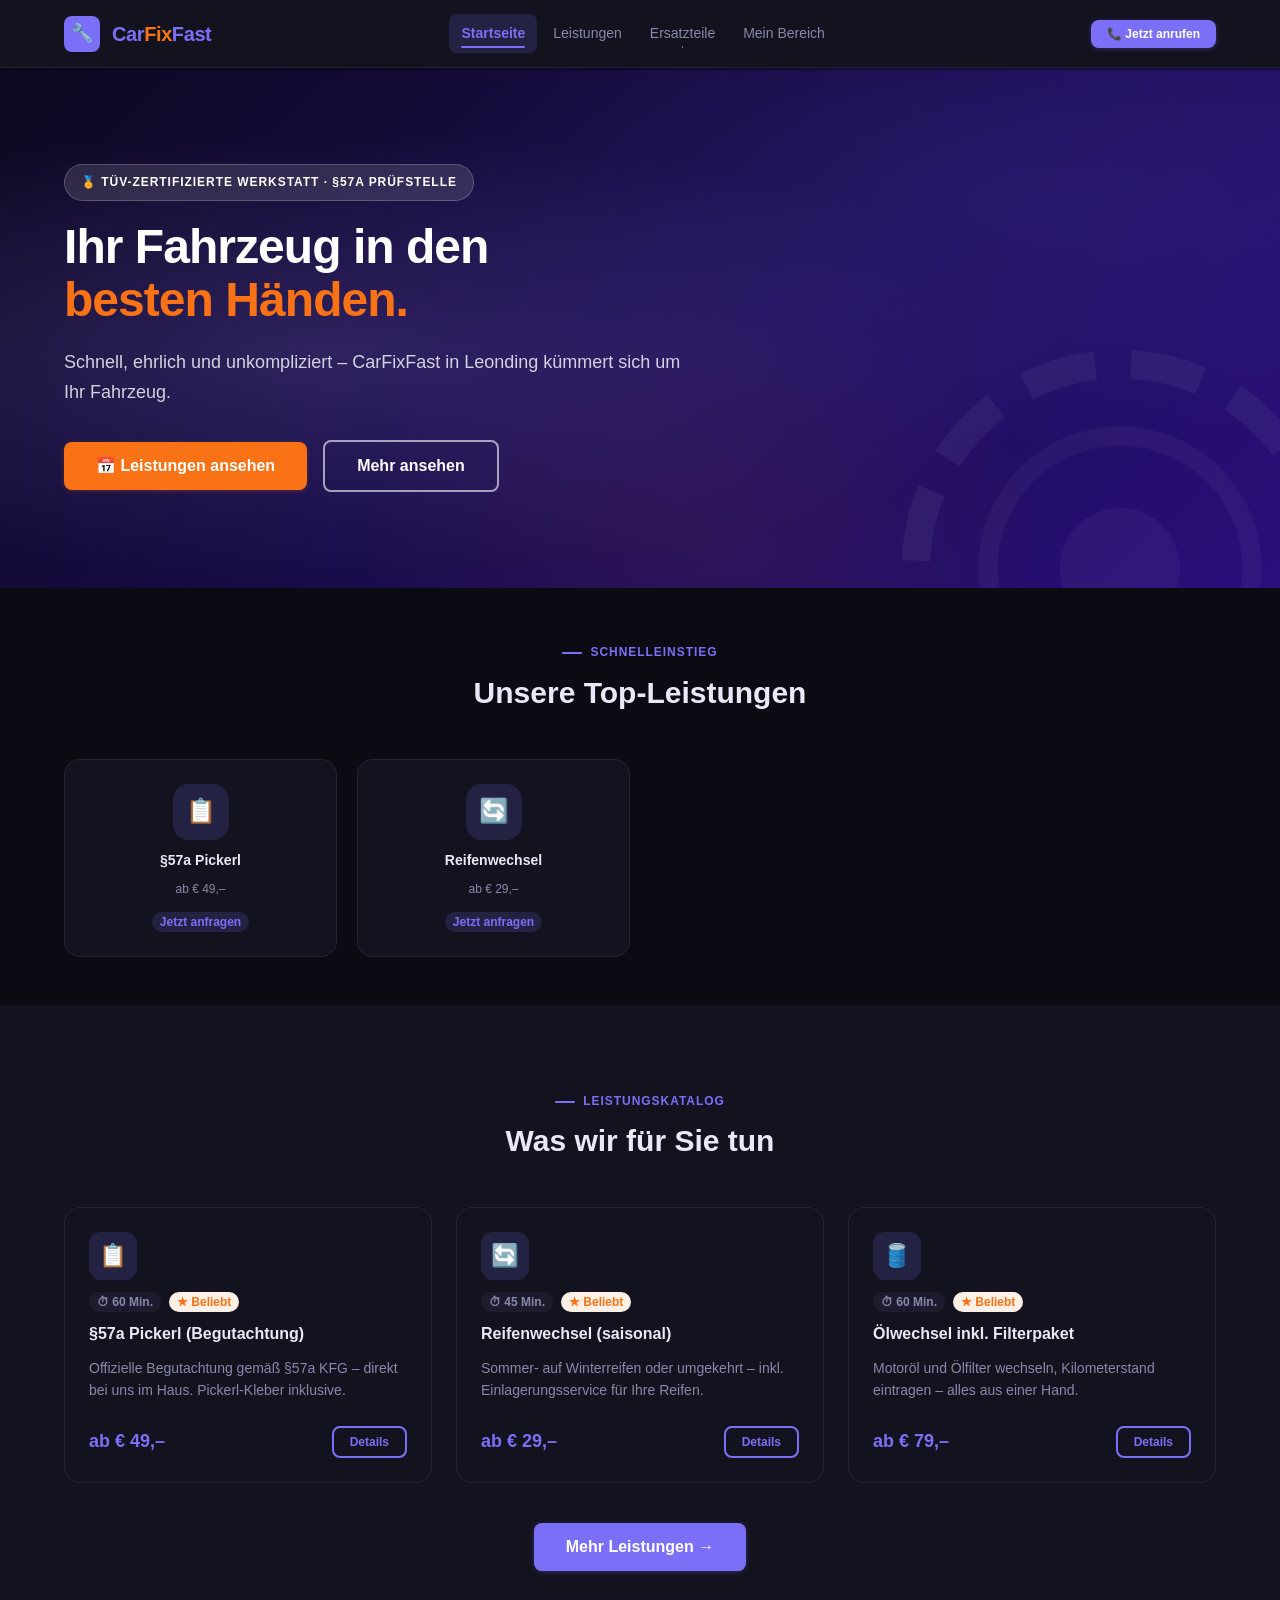
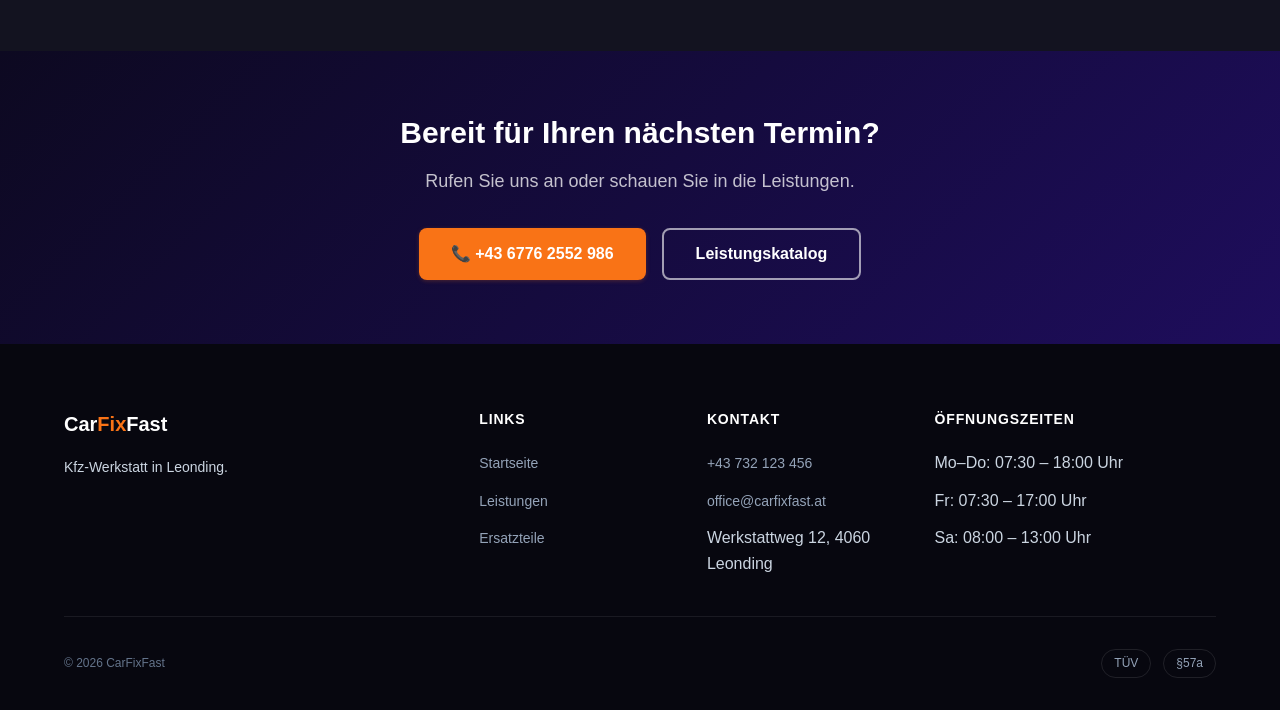
==== commit d233c2ca: "Alle Seiten angepasst, SQL Schema erstellt" ====
--- a/project/index.html
+++ b/project/index.html
@@ -3,17 +3,17 @@
 <head>
   <meta charset="UTF-8" />
   <meta name="viewport" content="width=device-width, initial-scale=1.0" />
-  <meta name="description" content="AutoFixFast – reduzierte Startseite mit dem gleichen Look wie die Hauptseite." />
-  <title>AutoFixFast</title>
+  <meta name="description" content="CarFixFast in Leonding – moderne Kfz-Werkstatt für Service, Reparatur und Ersatzteile." />
+  <title>CarFixFast</title>
   <link rel="stylesheet" href="./css/styles.css" />
 </head>
 <body>
 
   <nav class="nav" role="navigation" aria-label="Hauptnavigation">
     <div class="container nav-inner">
-      <a href="index.html" class="nav-logo" aria-label="AutoFixFast Startseite">
+      <a href="index.html" class="nav-logo" aria-label="CarFixFast Startseite">
         <div class="logo-icon" aria-hidden="true">🔧</div>
-        <span>Auto<span class="logo-fast">Fix</span>Fast</span>
+        <span>Car<span class="logo-fast">Fix</span>Fast</span>
       </a>
 
       <div class="nav-links">
@@ -23,7 +23,7 @@
         <a href="dashboard.php" class="nav-link"><span>Mein Bereich</span></a>
       </div>
 
-      <a href="leistungen.html" class="btn btn-primary btn-sm nav-cta">📞 Jetzt anrufen</a>
+      <a href="tel:+43732123456" class="btn btn-primary btn-sm nav-cta">📞 Jetzt anrufen</a>
     </div>
   </nav>
 
@@ -37,7 +37,7 @@
           Ihr Fahrzeug in den<br /><span>besten Händen.</span>
         </h1>
         <p>
-          Schnell, ehrlich und unkompliziert – AutoFixFast in Leonding kümmert sich um Ihr Fahrzeug.
+          Schnell, ehrlich und unkompliziert – CarFixFast in Leonding kümmert sich um Ihr Fahrzeug.
         </p>
         <div class="hero-cta">
           <a href="leistungen.html" class="btn btn-accent btn-lg">📅 Leistungen ansehen</a>
@@ -142,7 +142,7 @@
     <div class="container">
       <div class="footer-grid">
         <div>
-          <div class="footer-logo">Auto<span class="logo-fast">Fix</span>Fast</div>
+          <div class="footer-logo">Car<span class="logo-fast">Fix</span>Fast</div>
           <p class="footer-desc">Kfz-Werkstatt in Leonding.</p>
         </div>
         <div>
@@ -156,9 +156,9 @@
         <div>
           <p class="footer-heading">Kontakt</p>
           <ul class="footer-links">
-            <li><a href="#">+43 316 123 456</a></li>
-            <li><a href="#">office@autofixfast.at</a></li>
-            <li><a href="#">Werkstattgasse 12</a></li>
+            <li><a href="tel:+43732123456">+43 732 123 456</a></li>
+            <li><a href="mailto:office@carfixfast.at">office@carfixfast.at</a></li>
+            <li>Werkstattweg 12, 4060 Leonding</li>
           </ul>
         </div>
         <div>
@@ -172,7 +172,7 @@
       </div>
 
       <div class="footer-bottom">
-        <span>© 2026 AutoFixFast</span>
+        <span>© 2026 CarFixFast</span>
         <div class="footer-badges">
           <span class="footer-badge">TÜV</span>
           <span class="footer-badge">§57a</span>
--- a/project/css/styles.css
+++ b/project/css/styles.css
@@ -1,5 +1,5 @@
 /* ============================================================
-   AutoFixFast — Global Design System
+  CarFixFast — Global Design System
    ============================================================ */
 
 /* ------------------------------------------------------------
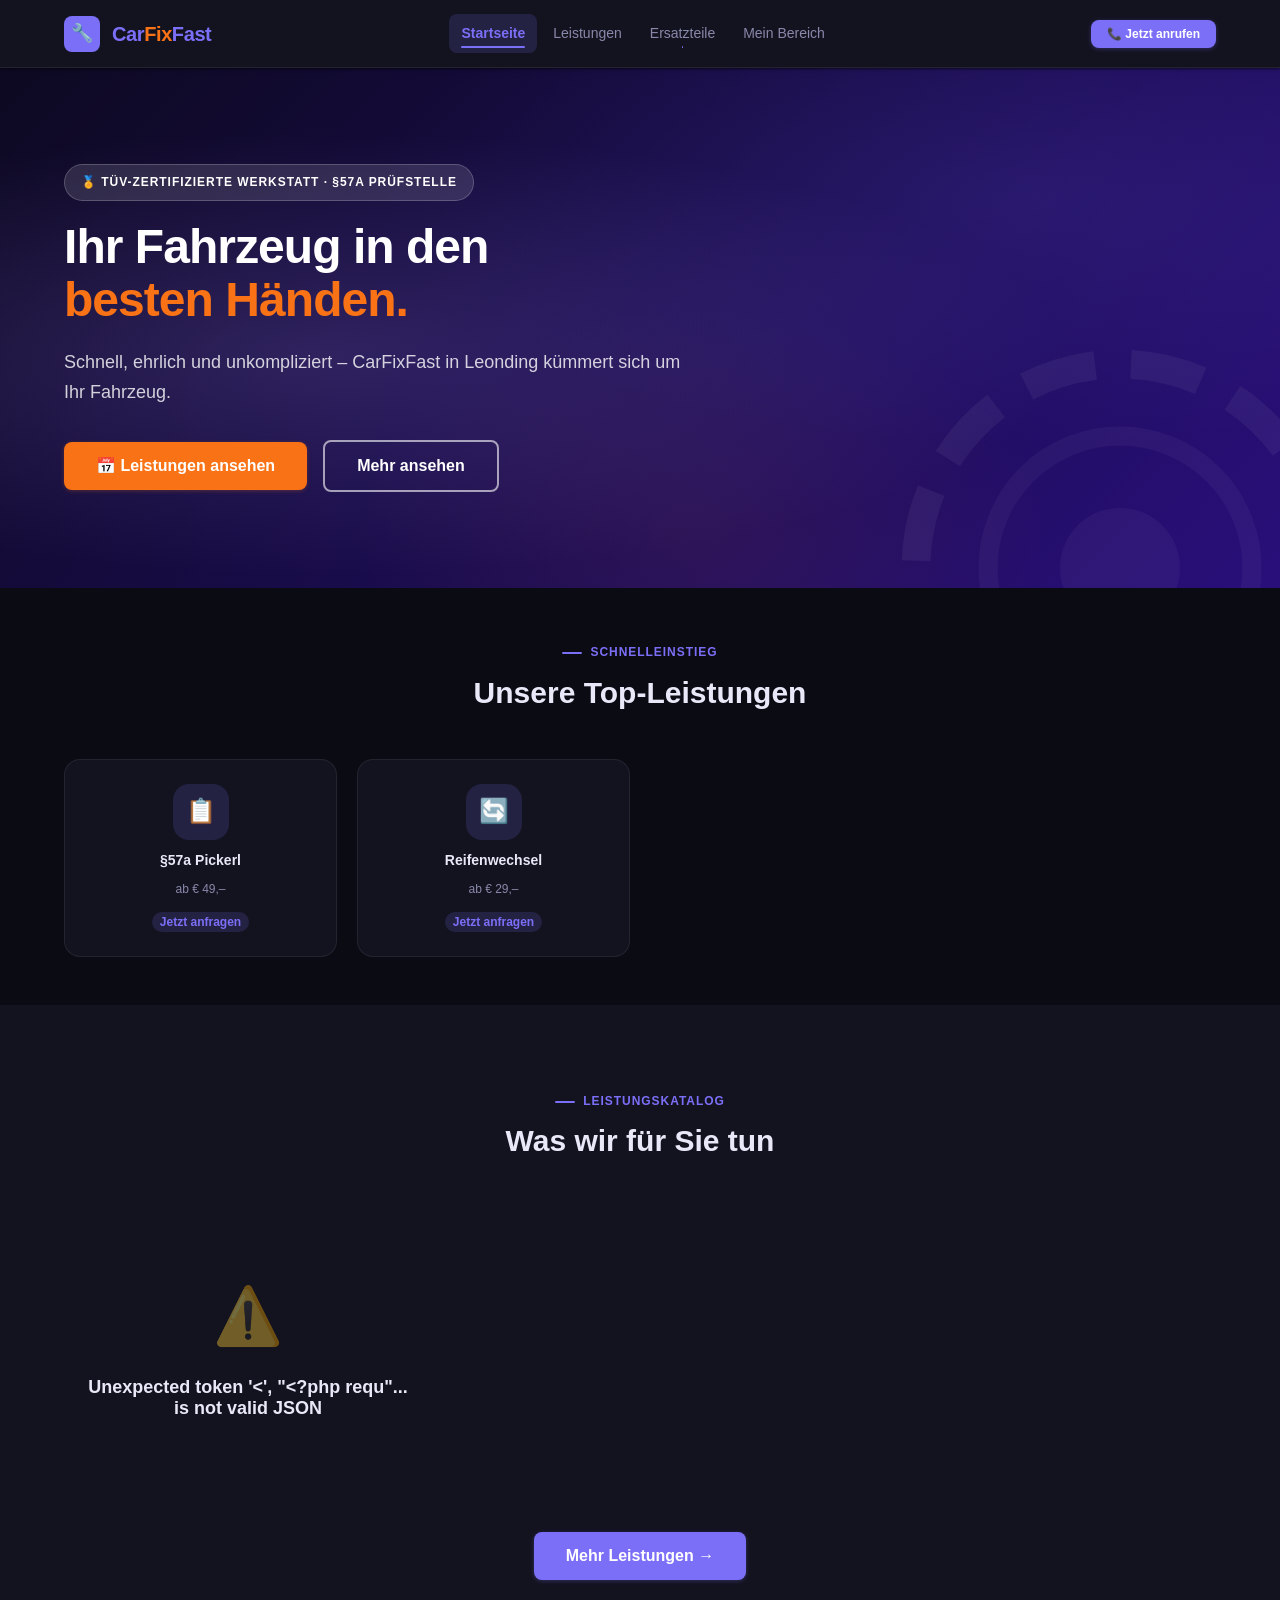
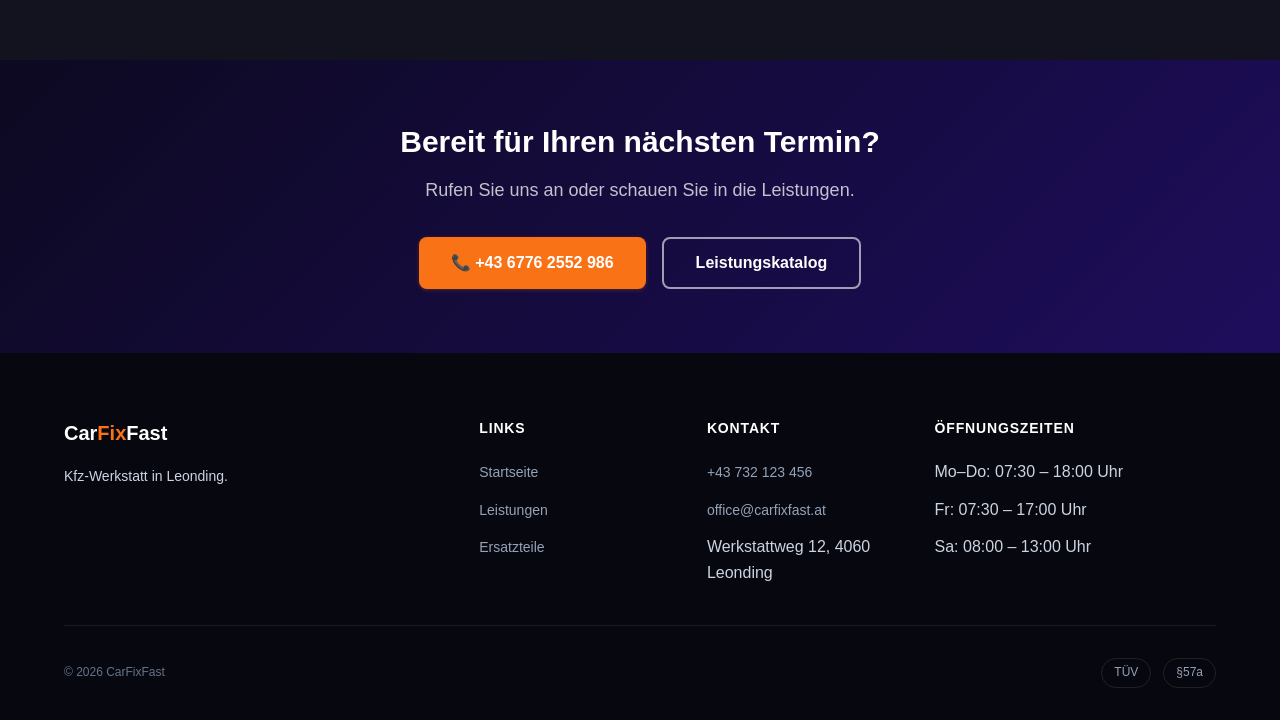
==== commit 9192607f: "Dashboard Funktionalität erweitert" ====
--- a/project/index.html
+++ b/project/index.html
@@ -70,68 +70,28 @@
     </div>
   </section>
 
-  <section class="section" style="background-color: var(--color-surface);" aria-labelledby="leistungenTeaserHeading">
+  <section class="section section-surface" aria-labelledby="leistungenTeaserHeading">
     <div class="container">
       <div class="section-header">
         <div class="eyebrow">Leistungskatalog</div>
         <h2 id="leistungenTeaserHeading">Was wir für Sie tun</h2>
       </div>
-      <div class="services-grid">
-        <article class="service-card" role="article" aria-label="§57a Pickerl (Begutachtung)">
-          <div class="service-card-icon" aria-hidden="true">📋</div>
-          <div class="service-card-meta">
-            <span class="badge badge-neutral">⏱ 60 Min.</span>
-            <span class="badge badge-accent">★ Beliebt</span>
-          </div>
-          <h3>§57a Pickerl (Begutachtung)</h3>
-          <p>Offizielle Begutachtung gemäß §57a KFG – direkt bei uns im Haus. Pickerl-Kleber inklusive.</p>
-          <div style="display:flex; align-items:center; justify-content:space-between; margin-top:auto; padding-top: var(--space-3);">
-            <span class="service-price">ab € 49,–</span>
-            <a href="#" class="btn btn-outline btn-sm">Details</a>
-          </div>
-        </article>
-        <article class="service-card" role="article" aria-label="Reifenwechsel (saisonal)">
-          <div class="service-card-icon" aria-hidden="true">🔄</div>
-          <div class="service-card-meta">
-            <span class="badge badge-neutral">⏱ 45 Min.</span>
-            <span class="badge badge-accent">★ Beliebt</span>
-          </div>
-          <h3>Reifenwechsel (saisonal)</h3>
-          <p>Sommer- auf Winterreifen oder umgekehrt – inkl. Einlagerungsservice für Ihre Reifen.</p>
-          <div style="display:flex; align-items:center; justify-content:space-between; margin-top:auto; padding-top: var(--space-3);">
-            <span class="service-price">ab € 29,–</span>
-            <a href="#" class="btn btn-outline btn-sm">Details</a>
-          </div>
-        </article>
-        <article class="service-card" role="article" aria-label="Ölwechsel inkl. Filterpaket">
-          <div class="service-card-icon" aria-hidden="true">🛢️</div>
-          <div class="service-card-meta">
-            <span class="badge badge-neutral">⏱ 60 Min.</span>
-            <span class="badge badge-accent">★ Beliebt</span>
-          </div>
-          <h3>Ölwechsel inkl. Filterpaket</h3>
-          <p>Motoröl und Ölfilter wechseln, Kilometerstand eintragen – alles aus einer Hand.</p>
-          <div style="display:flex; align-items:center; justify-content:space-between; margin-top:auto; padding-top: var(--space-3);">
-            <span class="service-price">ab € 79,–</span>
-            <a href="#" class="btn btn-outline btn-sm">Details</a>
-          </div>
-        </article>
-      </div>
-      <div style="text-align:center; margin-top: var(--space-10);">
+      <div class="services-grid" id="featuredServicesGrid" aria-live="polite"></div>
+      <div class="hero-cta-center">
         <a href="leistungen.html" class="btn btn-primary btn-lg">Mehr Leistungen →</a>
       </div>
     </div>
   </section>
 
-  <section style="background: linear-gradient(135deg, #0D0921, #150B3E, #1E0D5C); padding-block: var(--space-16);" aria-labelledby="ctaBannerHeading">
-    <div class="container" style="text-align:center; color:white;">
-      <h2 id="ctaBannerHeading" style="color:white; font-size: var(--font-size-3xl); margin-bottom: var(--space-4);">
+  <section class="section-cta" aria-labelledby="ctaBannerHeading">
+    <div class="container section-cta-inner">
+      <h2 id="ctaBannerHeading" class="section-cta-title">
         Bereit für Ihren nächsten Termin?
       </h2>
-      <p style="color:rgba(255,255,255,.75); font-size: var(--font-size-lg); margin-bottom: var(--space-8); max-width: 500px; margin-inline: auto;">
+      <p class="section-cta-text">
         Rufen Sie uns an oder schauen Sie in die Leistungen.
       </p>
-      <div style="display:flex; gap: var(--space-4); justify-content:center; flex-wrap:wrap;">
+      <div class="section-cta-actions">
         <a href="leistungen.html" class="btn btn-accent btn-lg">📞 +43 6776 2552 986</a>
         <a href="leistungen.html" class="btn btn-outline-white btn-lg">Leistungskatalog</a>
       </div>
@@ -180,5 +140,7 @@
       </div>
     </div>
   </footer>
+  <script src="js/app.js"></script>
+  <script src="js/services.js"></script>
 </body>
 </html>
--- a/project/css/styles.css
+++ b/project/css/styles.css
@@ -211,6 +211,18 @@
 .flex-gap-3   { gap: var(--space-3); }
 .flex-gap-4   { gap: var(--space-4); }
 .flex-wrap    { flex-wrap: wrap; }
+.flex-column  { display: flex; flex-direction: column; }
+.align-end    { align-items: flex-end; }
+.shrink-0     { flex-shrink: 0; }
+.ml-auto      { margin-left: auto; }
+.text-white   { color: white; }
+.text-white-soft { color: rgba(255,255,255,.75); }
+.bg-surface   { background-color: var(--color-surface); }
+.bg-gradient-deep { background: linear-gradient(135deg, #0D0921, #150B3E, #1E0D5C); }
+.display-none { display: none !important; }
+.is-hidden { display: none !important; }
+.animate-delay-150 { animation-delay: 0.15s; }
+.animate-delay-300 { animation-delay: 0.3s; }
 
 /* ------------------------------------------------------------
    5. Navigation
@@ -1186,6 +1198,57 @@
   gap: var(--space-6);
 }
 
+.service-card-footer {
+  display: flex;
+  align-items: center;
+  justify-content: space-between;
+  margin-top: auto;
+  padding-top: var(--space-3);
+}
+
+.parts-sort-label {
+  white-space: nowrap;
+}
+
+.parts-sort-select {
+  min-width: 180px;
+}
+
+.parts-empty {
+  display: none;
+}
+
+.parts-reset-btn {
+  margin-top: var(--space-4);
+}
+
+.parts-info-banner {
+  background: rgba(124,111,247,.10);
+  border: 1px solid rgba(124,111,247,.2);
+  border-radius: var(--radius-xl);
+  padding: var(--space-5) var(--space-6);
+  display: flex;
+  align-items: center;
+  gap: var(--space-4);
+  margin-top: var(--space-10);
+  flex-wrap: wrap;
+}
+
+.parts-info-icon {
+  font-size: 1.8rem;
+}
+
+.parts-info-text {
+  font-size: var(--font-size-sm);
+  color: var(--color-text-muted);
+  margin-top: 2px;
+}
+
+.parts-info-action {
+  margin-left: auto;
+  flex-shrink: 0;
+}
+
 .service-card {
   background-color: var(--color-surface);
   border: 1px solid var(--color-border);
@@ -1271,8 +1334,43 @@
   display: flex;
   align-items: center;
   justify-content: center;
+  position: relative;
+  overflow: hidden;
+}
+
+.part-card-image {
+  width: 100%;
+  height: 100%;
+  object-fit: cover;
+  display: block;
+}
+
+.part-card-img-placeholder {
+  color: var(--color-text-light);
+}
+
+.part-card-image-fallback {
+  display: flex;
+  flex-direction: column;
+  align-items: center;
+  justify-content: center;
+  gap: var(--space-2);
+  width: 100%;
+  height: 100%;
+  text-align: center;
+  color: var(--color-text-light);
+  background: linear-gradient(135deg, rgba(124,111,247,.10), rgba(249,115,22,.08));
+}
+
+.part-card-image-icon {
   font-size: 3rem;
-  color: var(--color-text-light);
+  line-height: 1;
+}
+
+.part-card-image-label {
+  font-size: var(--font-size-xs);
+  letter-spacing: 0.04em;
+  text-transform: uppercase;
 }
 
 .part-card-body {
@@ -1367,6 +1465,7 @@
   display: grid;
   grid-template-columns: 1fr 1fr;
   gap: var(--space-6);
+  margin-top: var(--space-6);
   padding-block: var(--space-8);
 }
 
@@ -1376,7 +1475,9 @@
 
 /* Welcome Banner */
 .welcome-banner {
-  background: linear-gradient(135deg, #0D0921, #150B3E, #1E0D5C);
+  background:
+    radial-gradient(circle at top right, rgba(99,102,241,.28), transparent 32%),
+    linear-gradient(135deg, #0B1024 0%, #111B44 52%, #1A1B63 100%);
   color: white;
   border-radius: var(--radius-2xl);
   padding: var(--space-8) var(--space-10);
@@ -1384,6 +1485,257 @@
   align-items: center;
   justify-content: space-between;
   gap: var(--space-6);
+  box-shadow: 0 24px 60px rgba(12, 18, 48, .22);
+  border: 1px solid rgba(255,255,255,.08);
+  position: relative;
+  overflow: hidden;
+}
+
+.welcome-banner::after {
+  content: '';
+  position: absolute;
+  inset: 0;
+  background: linear-gradient(135deg, rgba(255,255,255,.06), transparent 45%);
+  pointer-events: none;
+  z-index: 0;
+}
+
+.welcome-banner > * {
+  position: relative;
+  z-index: 1;
+}
+
+.welcome-banner h2 {
+  font-size: clamp(1.8rem, 2.4vw, 2.6rem);
+  line-height: 1.1;
+  margin: 0;
+}
+
+.welcome-banner p {
+  margin: 0;
+  max-width: 68ch;
+  color: rgba(255,255,255,.82);
+}
+
+.dashboard-summary-actions {
+  display: flex;
+  flex-direction: column;
+  align-items: flex-end;
+  gap: var(--space-3);
+  flex-shrink: 0;
+}
+
+.dashboard-summary-badge {
+  font-size: var(--font-size-xs);
+}
+
+.dashboard-summary-note {
+  color: rgba(255,255,255,.6);
+  font-size: var(--font-size-xs);
+}
+
+.welcome-text {
+  display: flex;
+  flex-direction: column;
+  gap: var(--space-4);
+  min-width: 0;
+}
+
+.dashboard-summary-badge {
+  background: rgba(255,255,255,.14);
+  color: white;
+  border-color: rgba(255,255,255,.18);
+}
+
+.dashboard-summary-note {
+  color: rgba(255,255,255,.72);
+}
+
+.dashboard-section-eyebrow {
+  margin-bottom: var(--space-4);
+}
+
+.dashboard-workshop-header {
+  display: flex;
+  align-items: center;
+  justify-content: space-between;
+  flex-wrap: wrap;
+  gap: var(--space-4);
+  margin-bottom: var(--space-6);
+}
+
+.dashboard-workshop-title {
+  font-size: var(--font-size-2xl);
+}
+
+.dashboard-stats {
+  margin-bottom: var(--space-8);
+}
+
+@media (max-width: 900px) {
+  .welcome-banner {
+    flex-direction: column;
+    align-items: flex-start;
+  }
+
+  .dashboard-summary-actions {
+    align-items: flex-start;
+  }
+}
+
+.vehicle-profile-copy {
+  color: var(--color-text-muted);
+  margin-top: var(--space-2);
+  font-size: var(--font-size-sm);
+}
+
+.vehicle-profile-grid {
+  gap: var(--space-4);
+}
+
+.vehicle-profile-actions {
+  margin-top: var(--space-6);
+  display: flex;
+  justify-content: flex-end;
+  gap: var(--space-3);
+  flex-wrap: wrap;
+}
+
+.service-entry-notes-group {
+  grid-column: 1 / -1;
+}
+
+.service-entry-notes {
+  resize: vertical;
+  min-height: 96px;
+}
+
+.vehicle-card-footer {
+  padding: var(--space-4) var(--space-6);
+  border-top: 1px solid var(--color-border);
+  display: flex;
+  gap: var(--space-3);
+  flex-wrap: wrap;
+}
+
+.appointment-card-body {
+  padding: var(--space-4) var(--space-6);
+  border-top: 1px solid var(--color-border);
+  background: var(--color-surface-2);
+}
+
+.appointment-card-hint {
+  font-size: var(--font-size-xs);
+  color: var(--color-text-muted);
+  margin-bottom: var(--space-1);
+}
+
+.appointment-card-title {
+  font-size: var(--font-size-sm);
+  font-weight: 600;
+  color: var(--color-text);
+}
+
+.appointment-note-card {
+  margin-top: var(--space-3);
+  padding: var(--space-3);
+  background: white;
+  border-radius: var(--radius-md);
+  border: 1px solid var(--color-border);
+}
+
+.appointment-note-label {
+  font-size: var(--font-size-xs);
+  font-weight: 600;
+  color: var(--color-text-muted);
+  margin-bottom: var(--space-1);
+}
+
+.appointment-note-text {
+  font-size: var(--font-size-xs);
+  color: var(--color-text);
+  font-style: italic;
+}
+
+.oil-alert-action {
+  margin-left: auto;
+  flex-shrink: 0;
+}
+
+.dashboard-stat-card {
+  text-align: center;
+}
+
+.dashboard-stat-icon {
+  font-size: 1.8rem;
+  margin-bottom: var(--space-2);
+}
+
+.dashboard-stat-value {
+  font-size: var(--font-size-lg);
+  font-weight: 800;
+  color: var(--color-primary);
+  margin-bottom: 2px;
+}
+
+.dashboard-stat-label {
+  font-size: var(--font-size-xs);
+  color: var(--color-text-muted);
+  font-weight: 600;
+}
+
+.timeline-card-content {
+  padding: var(--space-4);
+}
+
+.timeline-meta {
+  margin-top: var(--space-3);
+  font-size: var(--font-size-sm);
+  color: var(--color-text-muted);
+}
+
+.section-surface {
+  background-color: var(--color-surface);
+}
+
+.section-cta {
+  background: linear-gradient(135deg, #0D0921, #150B3E, #1E0D5C);
+  padding-block: var(--space-16);
+}
+
+.section-cta-inner {
+  text-align: center;
+  color: white;
+}
+
+.section-cta-title {
+  color: white;
+  font-size: var(--font-size-3xl);
+  margin-bottom: var(--space-4);
+}
+
+.section-cta-text {
+  color: rgba(255,255,255,.75);
+  font-size: var(--font-size-lg);
+  margin-bottom: var(--space-8);
+  max-width: 500px;
+  margin-inline: auto;
+}
+
+.section-cta-actions {
+  display: flex;
+  gap: var(--space-4);
+  justify-content: center;
+  flex-wrap: wrap;
+}
+
+.hero-cta-center {
+  text-align: center;
+  margin-top: var(--space-10);
+}
+
+body.modal-open {
+  overflow: hidden;
 }
 
 .welcome-text h2 {
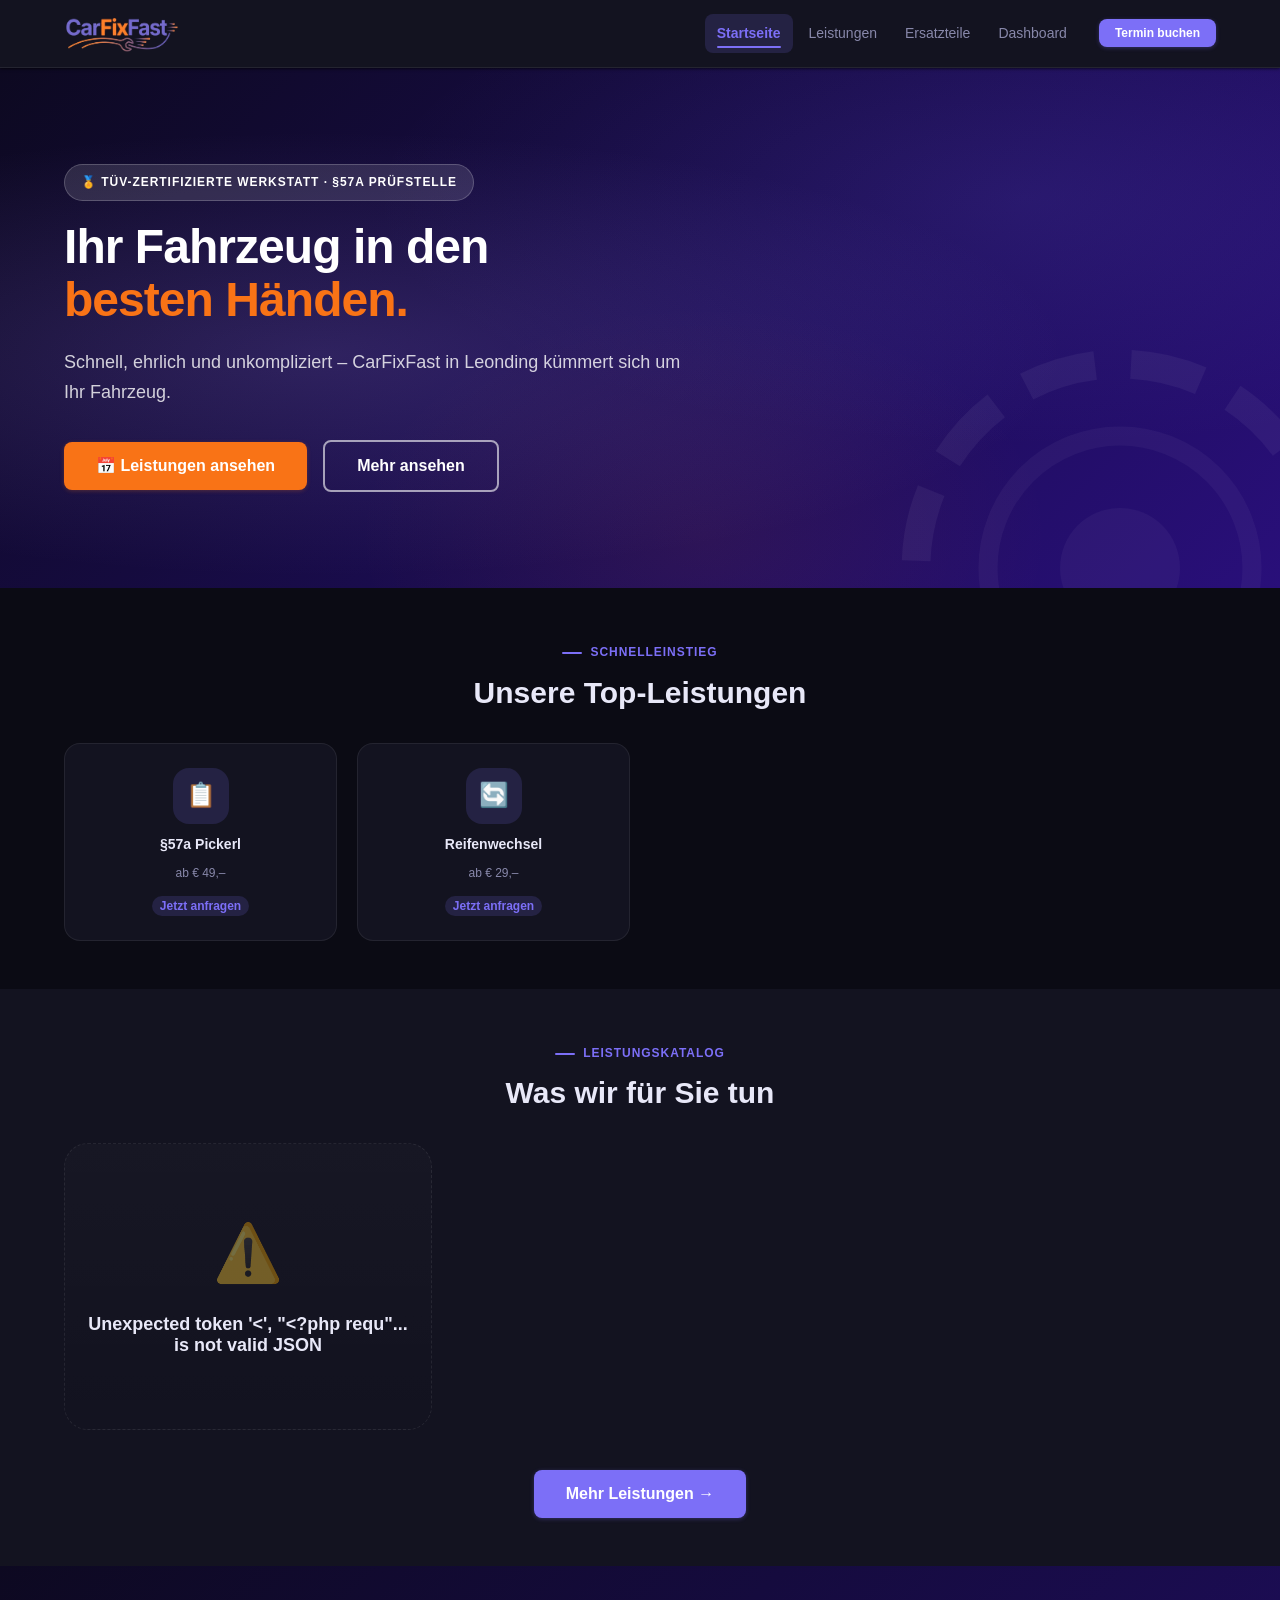
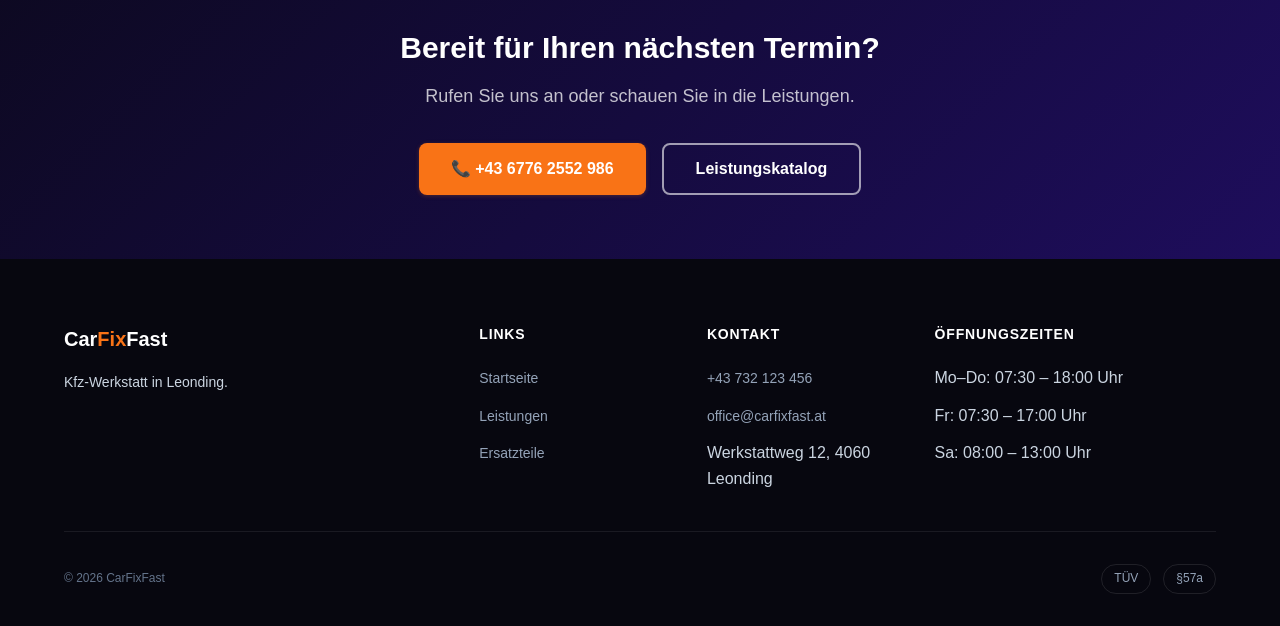
==== commit 482ad943: "finaler Commit vor Präsentation" ====
--- a/project/index.html
+++ b/project/index.html
@@ -12,20 +12,36 @@
   <nav class="nav" role="navigation" aria-label="Hauptnavigation">
     <div class="container nav-inner">
       <a href="index.html" class="nav-logo" aria-label="CarFixFast Startseite">
-        <div class="logo-icon" aria-hidden="true">🔧</div>
-        <span>Car<span class="logo-fast">Fix</span>Fast</span>
+        <img src="./assets/img/logo.png" alt="logo">
       </a>
 
-      <div class="nav-links">
+      <!-- Desktop Navigation -->
+      <div class="nav-links" id="navLinks">
         <a href="index.html" class="nav-link active" aria-current="page"><span>Startseite</span></a>
         <a href="leistungen.html" class="nav-link"><span>Leistungen</span></a>
         <a href="ersatzteile.html" class="nav-link"><span>Ersatzteile</span></a>
-        <a href="dashboard.php" class="nav-link"><span>Mein Bereich</span></a>
+        <a href="dashboard.php" class="nav-link"><span>Dashboard</span></a>
+        <a href="leistungen.html" class="btn btn-primary btn-sm nav-cta">Termin buchen</a>
       </div>
 
-      <a href="tel:+43732123456" class="btn btn-primary btn-sm nav-cta">📞 Jetzt anrufen</a>
+      <!-- Burger Menu Button -->
+      <button class="nav-hamburger" id="burgerMenu" aria-label="Menü öffnen" aria-expanded="false">
+        <span></span>
+        <span></span>
+        <span></span>
+      </button>
+    </div>
+
+    <!-- Mobile Navigation Drawer -->
+    <div class="nav-mobile" id="mobileMenu" role="navigation" aria-label="Mobile Navigation">
+      <a href="index.html" class="nav-link active" aria-current="page"><span>Startseite</span></a>
+      <a href="leistungen.html" class="nav-link"><span>Leistungen</span></a>
+      <a href="ersatzteile.html" class="nav-link"><span>Ersatzteile</span></a>
+      <a href="dashboard.php" class="nav-link"><span>Dashboard</span></a>
+      <a href="leistungen.html" class="btn btn-primary btn-block nav-cta">Termin buchen</a>
     </div>
   </nav>
+  
 
   <section class="hero" aria-labelledby="heroHeading" id="start">
     <div class="container">
--- a/project/css/styles.css
+++ b/project/css/styles.css
@@ -246,13 +246,11 @@
 
 /* Logo */
 .nav-logo {
-  display: flex;
-  align-items: center;
-  gap: var(--space-3);
-  font-weight: 700;
-  font-size: var(--font-size-xl);
-  color: var(--color-primary);
-  letter-spacing: -0.02em;
+  align-items: center;
+}
+
+.nav-logo img {
+  width: 18%;
 }
 
 .nav-logo .logo-icon {
@@ -389,6 +387,8 @@
   margin-top: var(--space-2);
 }
 
+
+
 /* ------------------------------------------------------------
    6. Buttons
    ------------------------------------------------------------ */
@@ -1551,6 +1551,28 @@
   color: rgba(255,255,255,.72);
 }
 
+.dashboard-userbar {
+  display: flex;
+  align-items: center;
+}
+
+.dashboard-user-name {
+  display: inline-flex;
+  align-items: center;
+  gap: var(--space-2);
+  padding: var(--space-2) var(--space-4);
+  border-radius: var(--radius-full);
+  border: 1px solid rgba(255,255,255,.12);
+  background: rgba(255,255,255,.08);
+  color: rgba(255,255,255,.82);
+  font-size: var(--font-size-sm);
+  font-weight: 500;
+}
+
+.dashboard-logout-btn {
+  margin: 0;
+}
+
 .dashboard-section-eyebrow {
   margin-bottom: var(--space-4);
 }
@@ -1562,6 +1584,14 @@
   flex-wrap: wrap;
   gap: var(--space-4);
   margin-bottom: var(--space-6);
+}
+
+.dashboard-workshop-actions {
+  display: flex;
+  align-items: center;
+  gap: var(--space-3);
+  flex-wrap: wrap;
+  justify-content: flex-end;
 }
 
 .dashboard-workshop-title {
@@ -1996,15 +2026,18 @@
 .timeline-dot.dot-warning { background-color: var(--color-warning); outline-color: var(--color-warning-bg); }
 
 .timeline-card {
-  background-color: var(--color-surface);
-  border: 1px solid var(--color-border);
-  border-radius: var(--radius-lg);
+  background: linear-gradient(180deg, rgba(255,255,255,.02), rgba(255,255,255,0)), var(--color-surface);
+  border: 1px solid rgba(255,255,255,.06);
+  border-radius: var(--radius-xl);
   overflow: hidden;
-  transition: box-shadow var(--transition-fast);
+  box-shadow: var(--shadow-sm);
+  transition: box-shadow var(--transition-base), transform var(--transition-base), border-color var(--transition-base);
 }
 
 .timeline-card:hover {
-  box-shadow: 0 4px 16px rgba(0,0,0,.5), 0 0 12px rgba(124,111,247,.08);
+  box-shadow: 0 14px 34px rgba(0,0,0,.52), 0 0 20px rgba(124,111,247,.08), 0 0 0 1px rgba(124,111,247,.10);
+  border-color: rgba(124,111,247,.14);
+  transform: translateY(-2px);
 }
 
 .timeline-header {
@@ -2027,9 +2060,68 @@
   margin-bottom: 2px;
 }
 
+.timeline-card-content {
+  position: relative;
+  padding: var(--space-4) var(--space-5);
+  padding-right: 3.75rem;
+}
+
+.timeline-delete-btn {
+  position: absolute;
+  top: var(--space-4);
+  right: var(--space-4);
+  width: 2.5rem;
+  height: 2.5rem;
+  border: 1px solid rgba(248,113,113,.18);
+  border-radius: 999px;
+  background: linear-gradient(180deg, rgba(248,113,113,.14), rgba(248,113,113,.08));
+  color: var(--color-danger);
+  box-shadow: 0 8px 22px rgba(0,0,0,.2);
+  display: inline-flex;
+  align-items: center;
+  justify-content: center;
+  cursor: pointer;
+  transition:
+    transform var(--transition-fast),
+    background var(--transition-fast),
+    color var(--transition-fast),
+    border-color var(--transition-fast),
+    box-shadow var(--transition-fast);
+}
+
+.timeline-delete-btn:hover {
+  background: linear-gradient(180deg, rgba(248,113,113,.26), rgba(248,113,113,.16));
+  border-color: rgba(248,113,113,.36);
+  color: var(--color-danger);
+  box-shadow: 0 12px 24px rgba(248,113,113,.14);
+  transform: translateY(-1px) scale(1.03);
+}
+
+.timeline-delete-btn:focus-visible {
+  outline: 2px solid rgba(248,113,113,.45);
+  outline-offset: 2px;
+}
+
+.timeline-delete-btn:disabled {
+  opacity: .55;
+  cursor: wait;
+  transform: none;
+}
+
 .timeline-date {
   font-size: var(--font-size-xs);
   color: var(--color-text-muted);
+}
+
+.timeline-note {
+  margin-top: var(--space-3);
+  padding: var(--space-3);
+  border-radius: var(--radius-md);
+  background: rgba(124,111,247,.08);
+  border: 1px solid rgba(124,111,247,.14);
+  font-size: var(--font-size-xs);
+  color: var(--color-text-muted);
+  line-height: 1.6;
 }
 
 .timeline-right {
@@ -2110,43 +2202,78 @@
    22. Page-level Hero variants (leistungen, ersatzteile, dashboard)
    ------------------------------------------------------------ */
 .page-hero {
-  background: linear-gradient(135deg, #0D0921, #150B3E, #1E0D5C);
+  position: relative;
+  overflow: hidden;
+  background:
+    radial-gradient(circle at top right, rgba(124,111,247,.24), transparent 34%),
+    radial-gradient(circle at left bottom, rgba(249,115,22,.10), transparent 32%),
+    linear-gradient(135deg, #0D0921 0%, #150B3E 45%, #1E0D5C 100%);
   color: white;
   padding-block: var(--space-12);
 }
 
+.page-hero::before {
+  content: '';
+  position: absolute;
+  inset: 0;
+  background-image: linear-gradient(rgba(255,255,255,.05) 1px, transparent 1px), linear-gradient(90deg, rgba(255,255,255,.05) 1px, transparent 1px);
+  background-size: 36px 36px;
+  opacity: .12;
+  pointer-events: none;
+}
+
+.page-hero .container {
+  position: relative;
+  z-index: 1;
+}
+
 .page-hero h1 {
+  font-size: clamp(2rem, 3vw, var(--font-size-5xl));
+  margin-bottom: var(--space-3);
+  letter-spacing: -0.03em;
+}
+
+.page-hero p {
+  max-width: 64ch;
+  color: rgba(255,255,255,.8);
+  font-size: var(--font-size-lg);
+}
+
+.breadcrumb {
+  display: flex;
+  align-items: center;
+  flex-wrap: wrap;
+  gap: var(--space-2);
+  font-size: var(--font-size-sm);
+  color: rgba(255,255,255,.72);
+  margin-bottom: var(--space-4);
+}
+
+.breadcrumb-sep {
+  color: rgba(255,255,255,.45);
+}
+
+.breadcrumb a {
+  color: inherit;
+  transition: color var(--transition-fast), opacity var(--transition-fast);
+}
+
+.breadcrumb a:hover {
   color: white;
-  font-size: var(--font-size-3xl);
-  font-weight: 800;
-  margin-bottom: var(--space-3);
-}
-
-.page-hero p {
-  font-size: var(--font-size-lg);
-  color: rgba(255,255,255,.75);
-  max-width: 540px;
-}
-
-/* Breadcrumb */
-.breadcrumb {
-  display: flex;
-  align-items: center;
-  gap: var(--space-2);
-  font-size: var(--font-size-xs);
-  color: rgba(255,255,255,.55);
-  margin-bottom: var(--space-4);
-}
-
-.breadcrumb a { color: inherit; transition: color var(--transition-fast); }
-.breadcrumb a:hover { color: white; }
-.breadcrumb-sep { opacity: .4; }
+}
+
+.breadcrumb [aria-current="page"] {
+  opacity: .85;
+}
 
 /* Empty state */
 .empty-state {
   text-align: center;
   padding: var(--space-16) var(--space-4);
   color: var(--color-text-muted);
+  border: 1px dashed rgba(255,255,255,.08);
+  border-radius: var(--radius-2xl);
+  background: linear-gradient(180deg, rgba(255,255,255,.02), rgba(255,255,255,0));
 }
 
 .empty-state-icon {
@@ -2503,6 +2630,15 @@
     grid-template-columns: 1fr 1fr;
   }
 
+  .timeline-delete-btn {
+    top: var(--space-3);
+    right: var(--space-3);
+    min-width: 2.25rem;
+    height: 2.25rem;
+    padding: 0 var(--space-2);
+  }
+  }
+
   .page-hero {
     padding-block: var(--space-8);
   }
@@ -2524,5 +2660,4 @@
   .toast {
     min-width: unset;
     max-width: 100%;
-  }
-}
+  }
